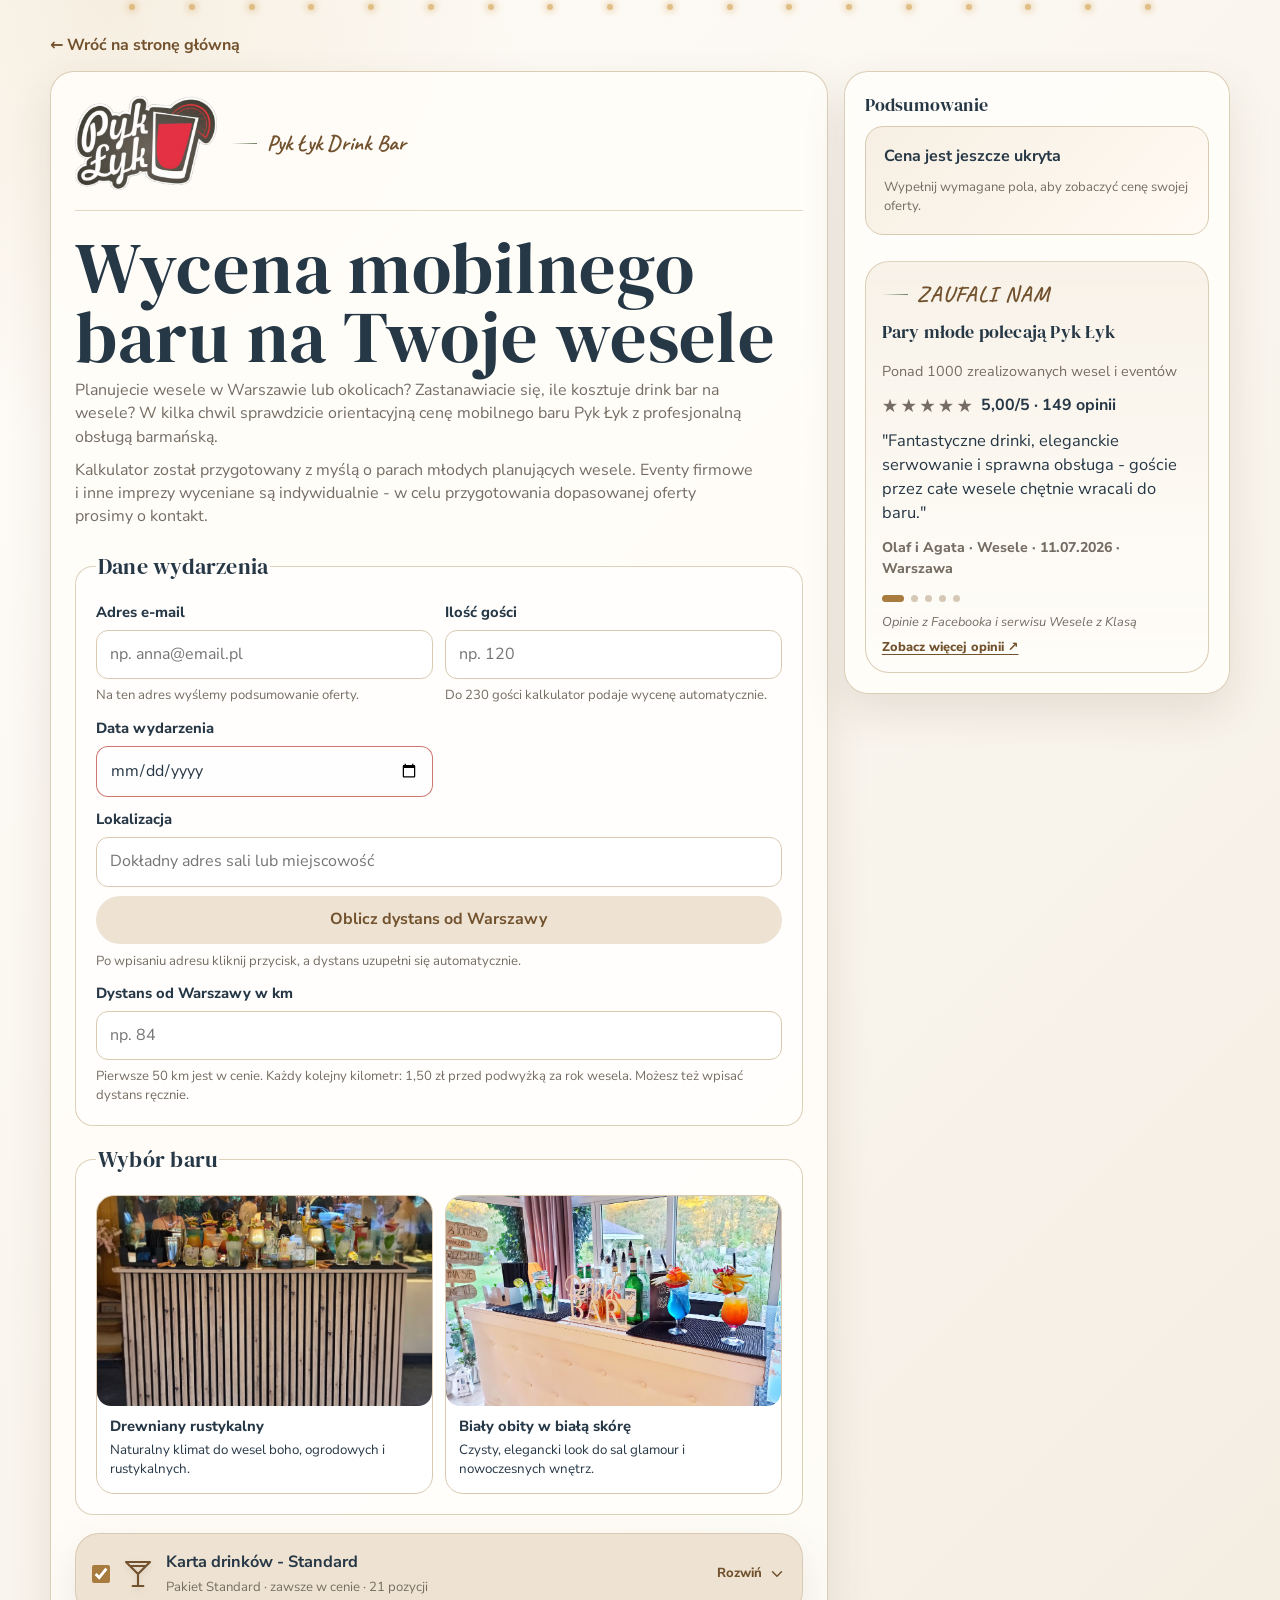
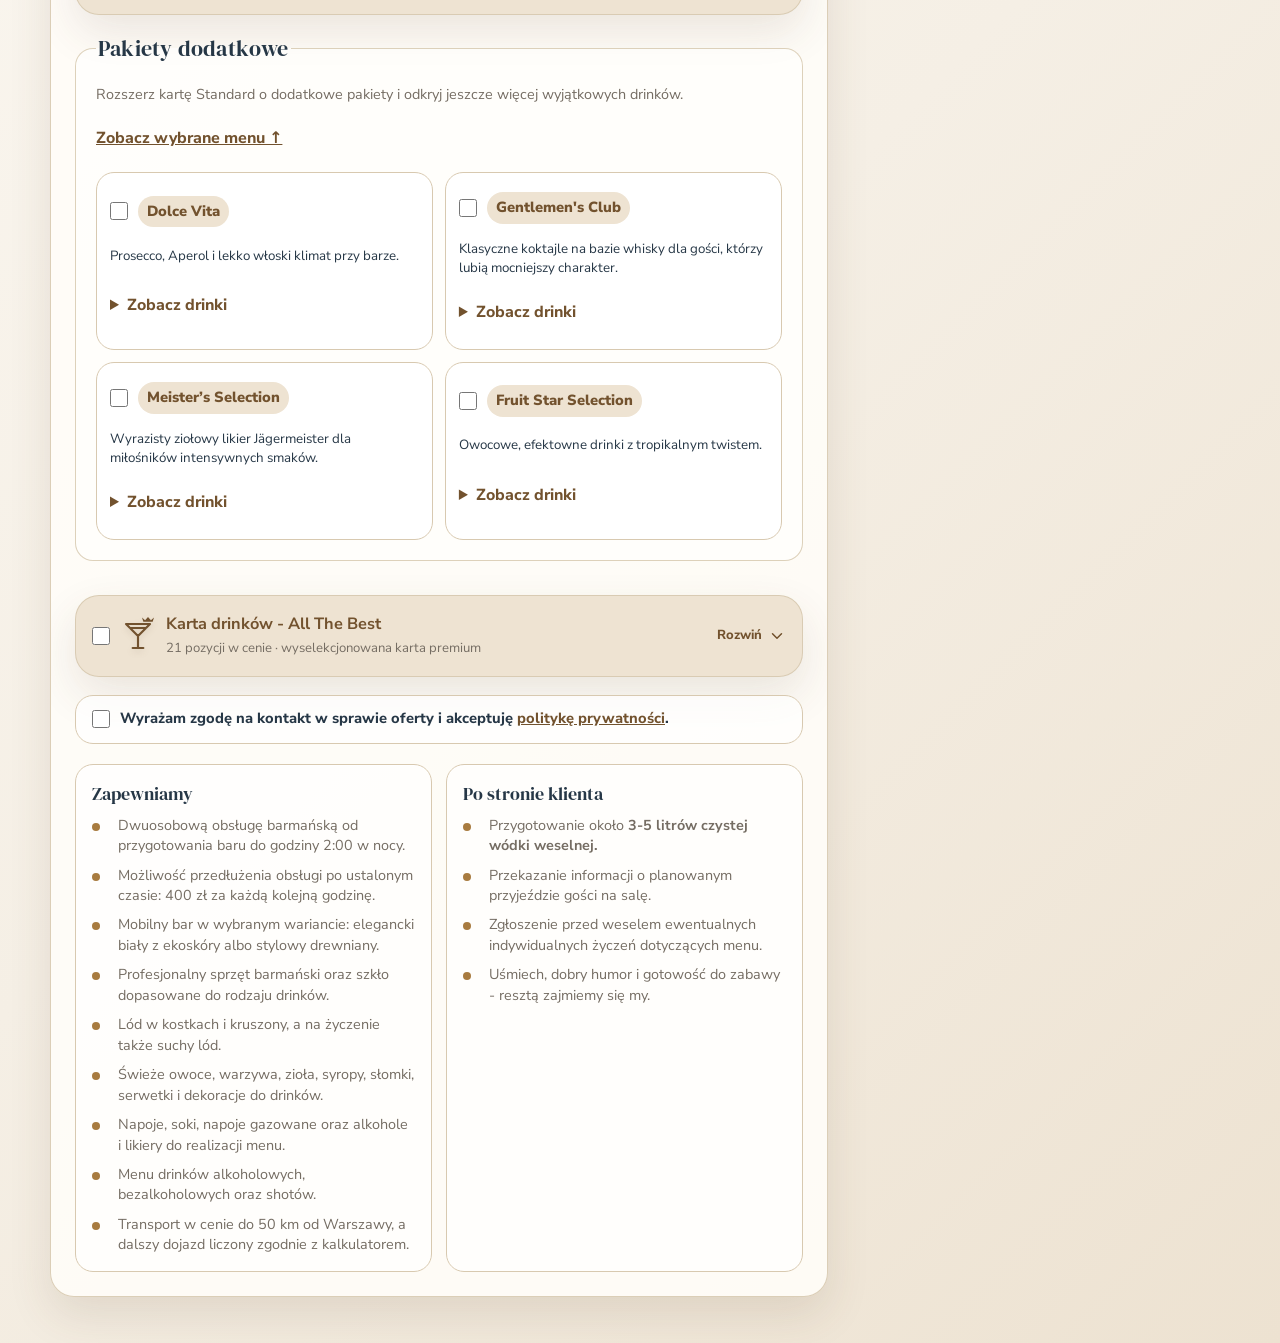
==== kalkulator/index.html @ 0a6a96b3 "Potwierdzaj zapis zgłoszeń z kalkulatora" ====
<!doctype html>
<html lang="pl">
<head>
  <meta charset="utf-8">
  <meta name="viewport" content="width=device-width, initial-scale=1">
  <title>Kalkulator ceny drink baru na wesele - wycena | Pyk Łyk</title>
  <meta name="description" content="Sprawdź orientacyjny koszt mobilnego drink baru na swoje wesele. Wybierz szczegóły wydarzenia i poznaj cenę online.">
  <link rel="canonical" href="https://pyklyk.pl/kalkulator/">
  <link rel="preconnect" href="https://fonts.googleapis.com">
  <link rel="preconnect" href="https://fonts.gstatic.com" crossorigin>
  <link href="https://fonts.googleapis.com/css2?family=DM+Serif+Display:ital@0;1&family=Caveat:wght@600;700&family=Nunito+Sans:ital,wght@0,400;0,600;0,700;1,400&display=swap" rel="stylesheet">
  <link rel="icon" href="/favicon.ico" sizes="any">
  <link rel="icon" type="image/png" sizes="512x512" href="../assets/logo/favicon.png">
  <style>
    :root {
      --pyk-bg: #f4f0e8;
      --pyk-surface: #fffdf9;
      --pyk-ink: #161616;
      --pyk-muted: #6e665d;
      --pyk-line: #ded4c5;
      --pyk-gold: #b88a4a;
      --pyk-gold-dark: #75542d;
      --pyk-teal: #2f7b73;
      --pyk-coral: #be4b3f;
      --pyk-soft: #f0e7da;
      --pyk-shadow: 0 22px 60px rgba(40, 29, 18, .1);
      --pyk-radius: 8px;
      --pyk-font: Inter, ui-sans-serif, system-ui, -apple-system, BlinkMacSystemFont, "Segoe UI", sans-serif;
    }

    * { box-sizing: border-box; }

    [hidden] {
      display: none !important;
    }

    body {
      margin: 0;
      background:
        radial-gradient(circle at top left, rgba(184, 138, 74, .18), transparent 34rem),
        linear-gradient(135deg, #fffdf9 0%, var(--pyk-bg) 58%, #eee5d6 100%);
      color: var(--pyk-ink);
      font-family: var(--pyk-font);
      line-height: 1.45;
    }

    .pyk-calculator {
      width: min(1180px, calc(100% - 28px));
      margin: 0 auto;
      padding: 24px 0 46px;
    }

    .pyk-back-home {
      display: inline-flex;
      align-items: center;
      margin: 0 0 14px;
      color: var(--pyk-gold-dark);
      font-weight: 850;
      text-decoration: none;
    }

    .pyk-back-home:hover {
      color: var(--pyk-ink);
    }

    .pyk-shell {
      display: grid;
      gap: 16px;
    }

    .pyk-panel,
    .pyk-summary,
    .pyk-menu,
    .pyk-proof {
      background: var(--pyk-surface);
      border: 1px solid var(--pyk-line);
      border-radius: var(--pyk-radius);
      box-shadow: var(--pyk-shadow);
      overflow: hidden;
    }

    .pyk-panel {
      padding: 18px;
      background:
        linear-gradient(180deg, rgba(255, 255, 255, .94), rgba(255, 253, 249, .98)),
        var(--pyk-surface);
    }

    .pyk-brand-top {
      display: flex;
      align-items: center;
      gap: 14px;
      margin-bottom: 18px;
      padding-bottom: 14px;
      border-bottom: 1px solid var(--pyk-line);
    }

    .pyk-logo {
      display: block;
      width: 128px;
      max-width: 42vw;
      height: auto;
    }

    .pyk-logo-link {
      display: inline-flex;
      align-items: center;
      flex-shrink: 0;
    }

    .pyk-brand-top .pyk-eyebrow {
      margin: 0;
    }

    .pyk-brand-top .pyk-eyebrow::before {
      flex-shrink: 0;
    }

    .pyk-heading {
      margin: 0 0 8px;
      font-size: clamp(1.85rem, 7vw, 4.1rem);
      line-height: .98;
      letter-spacing: 0;
    }

    .pyk-lead {
      margin: 0;
      color: var(--pyk-muted);
      font-size: 1rem;
    }

    .pyk-eyebrow {
      display: inline-flex;
      gap: 8px;
      align-items: center;
      margin: 0 0 10px;
      color: var(--pyk-gold-dark);
      font-weight: 800;
      font-size: .78rem;
      letter-spacing: .08em;
      text-transform: uppercase;
    }

    .pyk-form {
      display: grid;
      gap: 18px;
      margin-top: 22px;
    }

    .pyk-fieldset {
      min-width: 0;
      margin: 0;
      padding: 16px;
      border: 1px solid rgba(222, 212, 197, .78);
      border-radius: var(--pyk-radius);
      background: rgba(255, 255, 255, .58);
      display: grid;
      gap: 12px;
    }

    .pyk-legend {
      font-size: 1.02rem;
      font-weight: 850;
    }

    .pyk-grid {
      display: grid;
      gap: 12px;
    }

    .pyk-field {
      display: grid;
      gap: 7px;
    }

    .pyk-field label,
    .pyk-choice-title,
    .pyk-consent span {
      font-size: .92rem;
      font-weight: 760;
    }

    .pyk-field small,
    .pyk-muted {
      color: var(--pyk-muted);
      font-size: .82rem;
    }

    .pyk-location-tools {
      display: grid;
      gap: 8px;
    }

    .pyk-distance-button {
      width: 100%;
      min-height: 46px;
      margin-top: 2px;
    }

    .pyk-distance-status {
      min-height: 18px;
      color: var(--pyk-muted);
      font-size: .82rem;
    }

    .pyk-distance-status.is-success {
      color: var(--pyk-teal);
      font-weight: 760;
    }

    .pyk-distance-status.is-error {
      color: var(--pyk-coral);
      font-weight: 760;
    }

    .pyk-input {
      width: 100%;
      min-height: 48px;
      border: 1px solid var(--pyk-line);
      border-radius: var(--pyk-radius);
      background: rgba(255, 255, 255, .92);
      color: var(--pyk-ink);
      font: inherit;
      padding: 12px 13px;
      outline: none;
      transition: border-color .18s ease, box-shadow .18s ease, background .18s ease;
    }

    .pyk-input:focus {
      border-color: var(--pyk-gold);
      background: #fff;
      box-shadow: 0 0 0 4px rgba(184, 138, 74, .16);
    }

    .pyk-input:invalid:not(:placeholder-shown) { border-color: rgba(190, 75, 63, .75); }

    .pyk-choice-grid,
    .pyk-package-grid {
      display: grid;
      gap: 12px;
    }

    .pyk-bar-card,
    .pyk-package-card {
      position: relative;
      display: grid;
      gap: 10px;
      min-width: 0;
      border: 1px solid var(--pyk-line);
      border-radius: var(--pyk-radius);
      background: rgba(255, 255, 255, .92);
      cursor: pointer;
      overflow: hidden;
      transition: transform .18s ease, border-color .18s ease, box-shadow .18s ease;
    }

    .pyk-bar-card:hover,
    .pyk-package-card:hover {
      transform: translateY(-1px);
      border-color: rgba(184, 138, 74, .7);
      box-shadow: 0 16px 30px rgba(40, 29, 18, .09);
    }

    .pyk-bar-card input,
    .pyk-package-card input {
      position: absolute;
      opacity: 0;
      pointer-events: none;
    }

    .pyk-bar-card:has(input:checked),
    .pyk-package-card:has(input:checked) {
      border-color: var(--pyk-gold);
      box-shadow: 0 0 0 3px rgba(184, 138, 74, .2), 0 16px 34px rgba(40, 29, 18, .11);
    }

    .pyk-bar-image {
      width: 100%;
      aspect-ratio: 16 / 10;
      object-fit: cover;
      background: linear-gradient(135deg, #f2eadf, #d8c7ad);
    }

    .pyk-bar-copy,
    .pyk-package-copy {
      padding: 0 13px 13px;
      display: grid;
      gap: 4px;
    }

    .pyk-package-card { padding: 13px; }

    .pyk-package-copy { padding: 0; }
    .pyk-package-hint { margin: 0; color: var(--pyk-muted); font-size: .9rem; }
    .pyk-selected-menu-link { color: var(--pyk-gold-dark); font-weight: 760; width: fit-content; padding: 10px 0; }
    .pyk-package-card { cursor: default; }
    .pyk-package-select { display: flex; align-items: center; gap: 10px; cursor: pointer; min-height: 44px; }
    .pyk-package-select input { position: static; opacity: 1; pointer-events: auto; width: 18px; height: 18px; margin: 0; accent-color: var(--pyk-gold); flex-shrink: 0; }
    .pyk-package-select .pyk-pill { font-size: .92rem; overflow-wrap: anywhere; }
    .pyk-package-details summary { cursor: pointer; color: var(--pyk-gold-dark); padding: 12px 0; font-weight: 760; }
    .pyk-package-details .pyk-drink-list { margin-top: 6px; }
    #selectedDrinkMenu { scroll-margin-top: 20px; }

    .pyk-pill {
      width: fit-content;
      border-radius: 999px;
      background: var(--pyk-soft);
      color: var(--pyk-gold-dark);
      padding: 5px 9px;
      font-size: .76rem;
      font-weight: 850;
    }

    .pyk-consent {
      display: grid;
      grid-template-columns: 22px 1fr;
      gap: 10px;
      align-items: start;
      border: 1px solid var(--pyk-line);
      border-radius: var(--pyk-radius);
      padding: 12px;
      background: rgba(255, 255, 255, .72);
    }

    .pyk-consent input {
      width: 18px;
      height: 18px;
      margin-top: 2px;
      accent-color: var(--pyk-gold);
    }

    .pyk-alert {
      display: none;
      border-radius: var(--pyk-radius);
      padding: 12px;
      font-size: .92rem;
      border: 1px solid rgba(190, 75, 63, .26);
      background: #fff1ef;
      color: #7e2119;
    }

    .pyk-alert.is-visible { display: block; }

    .pyk-summary {
      padding: 20px;
      position: static;
      align-self: stretch;
      background: #fff;
      border-color: rgba(222, 212, 197, .95);
      box-shadow: 0 24px 60px rgba(40, 29, 18, .13);
    }

    .pyk-summary.is-ready {
      animation: pykRise .38s ease both;
    }

    @keyframes pykRise {
      from { opacity: .35; transform: translateY(8px); }
      to { opacity: 1; transform: translateY(0); }
    }

    .pyk-lock {
      display: grid;
      gap: 10px;
      padding: 18px;
      border-radius: var(--pyk-radius);
      background: linear-gradient(135deg, #f7efe3, #fffaf3);
      border: 1px solid var(--pyk-line);
    }

    .pyk-lock-contact {
      width: 100%;
      margin-top: 4px;
    }

    .pyk-missing-fields {
      display: grid;
      gap: 8px;
      margin: 2px 0 4px;
      padding: 12px;
      border-radius: calc(var(--pyk-radius) - 4px);
      background: rgba(255, 255, 255, .62);
      border: 1px solid rgba(184, 136, 75, .22);
      color: var(--pyk-muted);
      font-size: .9rem;
    }

    .pyk-missing-fields strong {
      color: var(--pyk-ink);
      font-size: .92rem;
    }

    .pyk-missing-fields ul {
      margin: 0;
      padding-left: 18px;
    }

    .pyk-price {
      display: grid;
      gap: 8px;
      margin: 18px 0;
      padding: 18px 0 12px;
      border-top: 1px solid var(--pyk-line);
      border-bottom: 1px solid var(--pyk-line);
    }

    .pyk-price strong {
      font-size: clamp(2.8rem, 13vw, 5.35rem);
      line-height: .9;
      letter-spacing: 0;
    }

    .pyk-breakdown {
      display: grid;
      gap: 8px;
      margin: 16px 0 0;
    }

    .pyk-breakdown-row {
      display: flex;
      justify-content: space-between;
      gap: 12px;
      padding-bottom: 8px;
      border-bottom: 1px solid var(--pyk-line);
      color: var(--pyk-muted);
      font-size: .9rem;
    }

    .pyk-breakdown-row strong { color: var(--pyk-ink); white-space: nowrap; }

    .pyk-breakdown-row--term {
      margin: 0 -8px;
      padding: 8px;
      border-radius: 10px;
      background: rgba(216, 185, 131, .16);
      border-bottom-color: rgba(184, 136, 75, .28);
      color: var(--pyk-gold-dark);
    }

    .pyk-breakdown-row--term strong { color: var(--pyk-gold-dark); }

    .pyk-actions {
      display: grid;
      gap: 10px;
      margin-top: 16px;
    }

    .pyk-button {
      display: inline-flex;
      align-items: center;
      justify-content: center;
      min-height: 48px;
      border: 0;
      border-radius: var(--pyk-radius);
      padding: 12px 14px;
      font: inherit;
      font-weight: 850;
      cursor: pointer;
      text-align: center;
      text-decoration: none;
      transition: transform .16s ease, box-shadow .16s ease, background .16s ease;
    }

    .pyk-button:hover { transform: translateY(-1px); }
    .pyk-button:disabled { cursor: not-allowed; opacity: .55; transform: none; }

    .pyk-button-primary {
      background: var(--pyk-ink);
      color: #fff;
      box-shadow: 0 14px 28px rgba(22, 22, 22, .2);
    }

    .pyk-button-secondary {
      background: #fff;
      color: var(--pyk-ink);
      border: 1px solid var(--pyk-line);
    }

    .pyk-button-call {
      flex-direction: column;
      gap: 3px;
      min-height: 56px;
      padding: 10px 12px;
      background: #fff;
      color: var(--pyk-ink);
      border: 1px solid rgba(184, 136, 75, .34);
      box-shadow: inset 0 0 0 1px rgba(184, 136, 75, .08);
      line-height: 1.1;
    }

    .pyk-call-label {
      color: var(--pyk-muted);
      font-size: .78rem;
      font-weight: 850;
    }

    .pyk-call-number {
      color: var(--pyk-ink);
      font-size: clamp(1rem, 3.2vw, 1.12rem);
      font-weight: 900;
      white-space: nowrap;
    }

    .pyk-lock-phone {
      width: 100%;
      margin-top: -2px;
    }

    .pyk-button-quiet {
      background: var(--pyk-soft);
      color: var(--pyk-gold-dark);
    }

    .pyk-summary-actions .pyk-button-primary {
      grid-column: 1 / -1;
    }

    .pyk-summary-actions .pyk-individual-button {
      grid-column: 1 / -1;
      width: 100%;
    }

    .pyk-summary-contact-actions {
      display: grid;
      grid-column: 1 / -1;
      grid-template-columns: repeat(2, minmax(0, 1fr));
      gap: 10px;
    }

    .pyk-summary-contact-actions > * {
      min-width: 0;
      width: 100%;
    }

    .pyk-success-message {
      display: grid;
      gap: 4px;
      margin-top: 12px;
      padding: 14px;
      border: 1px solid rgba(48, 122, 116, .24);
      border-radius: var(--pyk-radius);
      background: #eef8f6;
      color: var(--pyk-teal);
      opacity: 0;
      transform: translateY(6px);
      transition: opacity .24s ease, transform .24s ease;
    }

    .pyk-success-message.is-visible {
      opacity: 1;
      transform: translateY(0);
    }

    .pyk-success-message strong {
      color: var(--pyk-ink);
      font-size: 1rem;
    }

    .pyk-success-message span {
      color: var(--pyk-muted);
      line-height: 1.45;
    }

    .pyk-proof {
      display: grid;
      gap: 12px;
      padding: 16px;
      margin-top: 16px;
      box-shadow: none;
      background: #fbf7f0;
      overflow: hidden;
    }

    .pyk-proof-kicker {
      color: var(--pyk-gold-dark);
      font-size: .76rem;
      font-weight: 850;
      letter-spacing: .08em;
      text-transform: uppercase;
    }

    .pyk-proof-title {
      margin: 0;
      font-size: 1.45rem;
      line-height: 1.1;
    }

    .pyk-proof-stat {
      color: var(--pyk-muted);
      font-size: .9rem;
    }

    .pyk-proof-stats {
      display: grid;
      gap: 4px;
    }

    .pyk-proof-rating {
      display: flex;
      align-items: center;
      flex-wrap: wrap;
      gap: 8px;
      color: var(--pyk-ink);
      font-size: .9rem;
    }

    .pyk-proof-stars {
      color: var(--pyk-gold-dark);
      font-size: 1.15rem;
      letter-spacing: .12em;
      line-height: 1;
    }

    .pyk-proof-rating strong {
      font-size: 1rem;
    }

    .pyk-proof-rating-line {
      display: inline-flex;
      align-items: center;
      gap: 6px;
      font-size: 1rem;
    }

    .pyk-proof-rating span:last-child {
      color: var(--pyk-muted);
    }

    .pyk-testimonial {
      display: grid;
      gap: 9px;
      min-height: 154px;
      opacity: 1;
      transform: translateY(0);
      transition: opacity .45s ease, transform .45s ease;
    }

    .pyk-testimonial.is-changing {
      opacity: 0;
      transform: translateY(8px);
    }

    .pyk-testimonial blockquote {
      margin: 0;
      color: var(--pyk-ink);
      font-size: 1.03rem;
      line-height: 1.45;
    }

    .pyk-testimonial cite {
      color: var(--pyk-muted);
      font-size: .88rem;
      font-style: normal;
      font-weight: 760;
    }

    .pyk-proof-source {
      display: grid;
      gap: 7px;
      color: var(--pyk-muted);
      font-size: .8rem;
      line-height: 1.35;
    }

    .pyk-proof-source a {
      color: var(--pyk-gold-dark);
      font-weight: 800;
      text-decoration: underline;
      text-underline-offset: 3px;
    }

    .pyk-proof-source a:hover {
      color: var(--pyk-ink);
    }

    .pyk-proof-dots {
      display: flex;
      gap: 7px;
      align-items: center;
    }

    .pyk-proof-dot {
      width: 7px;
      height: 7px;
      border: 0;
      border-radius: 999px;
      background: #d6c8b6;
      padding: 0;
      cursor: pointer;
      transition: width .24s ease, background .24s ease;
    }

    .pyk-proof-dot.is-active {
      width: 22px;
      background: var(--pyk-gold);
    }

    .pyk-package-card:has(input[value="allbest"]) { border-color: rgba(184, 138, 74, .72); box-shadow: 0 0 0 2px rgba(184, 138, 74, .12); }
    .pyk-all-best-section { margin-top: 16px; }
    .pyk-all-best-menu { background: var(--pyk-soft); border-color: rgba(184, 138, 74, .48); }
    .pyk-premium-menu-icon { color: var(--pyk-gold-dark); }
    .pyk-all-best-menu .pyk-menu-summary-copy strong { color: var(--pyk-gold-dark); }
    .pyk-all-best-select { display: flex; align-items: center; gap: 10px; margin: 0 0 12px; padding: 12px 14px; border: 1px solid var(--pyk-line); border-radius: var(--pyk-radius); background: rgba(255, 255, 255, .72); cursor: pointer; }
    .pyk-all-best-select input { width: 18px; height: 18px; accent-color: var(--pyk-gold); }
    .pyk-all-best-select span { display: grid; gap: 2px; }
    .pyk-all-best-select small { color: var(--pyk-muted); font-size: .82rem; }
    .pyk-standard-summary-toggle, .pyk-premium-summary-toggle { display: inline-flex; align-items: center; gap: 7px; flex-shrink: 0; color: var(--pyk-gold-dark); font-size: .82rem; font-weight: 800; cursor: pointer; }
    .pyk-standard-summary-toggle input, .pyk-premium-summary-toggle input { width: 18px; height: 18px; margin: 0; accent-color: var(--pyk-gold); }
    .pyk-visually-hidden { position: absolute; width: 1px; height: 1px; padding: 0; margin: -1px; overflow: hidden; clip: rect(0, 0, 0, 0); white-space: nowrap; border: 0; }

    .pyk-offer-bands {
      display: grid;
      gap: 14px;
      margin-top: 20px;
    }

    .pyk-band {
      border: 1px solid var(--pyk-line);
      border-radius: var(--pyk-radius);
      padding: 16px;
      background: rgba(255, 255, 255, .68);
      box-shadow: inset 0 1px 0 rgba(255, 255, 255, .7);
    }

    .pyk-band h3,
    .pyk-menu h2,
    .pyk-summary h2 {
      margin: 0 0 8px;
      font-size: 1.12rem;
      letter-spacing: 0;
    }

    .pyk-band ul,
    .pyk-drink-list {
      margin: 0;
      padding: 0;
      list-style: none;
      display: grid;
      gap: 9px;
    }

    .pyk-band li {
      display: grid;
      grid-template-columns: 18px 1fr;
      gap: 8px;
      color: var(--pyk-muted);
      font-size: .9rem;
      line-height: 1.42;
    }

    .pyk-band li::before {
      content: "";
      width: 8px;
      height: 8px;
      margin-top: 8px;
      border-radius: 999px;
      background: var(--pyk-gold);
    }

    .pyk-menu {
      margin: 0;
      padding: 0;
      box-shadow: none;
      background: var(--pyk-soft);
      min-width: 0;
    }

    .pyk-menu-summary {
      display: flex;
      align-items: center;
      gap: 12px;
      min-height: 80px;
      padding: 16px;
      list-style: none;
      cursor: pointer;
    }

    .pyk-menu-summary::-webkit-details-marker { display: none; }
    .pyk-menu-summary:focus-visible { outline: 3px solid var(--pyk-gold); outline-offset: -3px; }
    .pyk-menu-icon { width: 32px; height: 32px; flex-shrink: 0; color: var(--pyk-gold-dark); }
    .pyk-menu-summary-copy { display: grid; gap: 3px; min-width: 0; flex: 1; }
    .pyk-menu-summary-copy strong { font-size: 1.02rem; }
    .pyk-menu-summary-copy > span { font-size: .82rem; color: var(--pyk-muted); }
    .pyk-menu-action { display: flex; align-items: center; gap: 6px; flex-shrink: 0; color: var(--pyk-gold-dark); font-size: .82rem; font-weight: 760; }
    .pyk-menu-chevron { width: 18px; height: 18px; }
    .pyk-menu-collapse { display: none; }
    .pyk-menu[open] .pyk-menu-expand { display: none; }
    .pyk-menu[open] .pyk-menu-collapse { display: inline; }
    .pyk-menu[open] .pyk-menu-chevron { transform: rotate(180deg); }
    .pyk-menu-content { padding: 0 16px 16px; }
    .pyk-menu-package-heading { display: flex; justify-content: space-between; gap: 12px; align-items: center; padding: 14px; }

    @media (max-width: 440px) {
      .pyk-menu-summary { gap: 8px; padding: 13px 10px; }
      .pyk-menu-icon { width: 24px; height: 24px; }
      .pyk-menu-action { gap: 3px; }
    }

    .pyk-menu-grid {
      display: grid;
      gap: 14px;
      margin-top: 12px;
    }

    .pyk-menu-card {
      min-width: 0;
      border: 1px solid var(--pyk-line);
      border-radius: var(--pyk-radius);
      background: rgba(255, 255, 255, .8);
      overflow: hidden;
    }

    .pyk-menu-card--standard {
      grid-column: 1 / -1;
    }

    .pyk-menu-toggle {
      width: 100%;
      min-height: 58px;
      display: grid;
      grid-template-columns: 1fr auto;
      gap: 12px;
      align-items: center;
      border: 0;
      border-radius: 0;
      background: transparent;
      color: var(--pyk-ink);
      padding: 14px;
      font: inherit;
      text-align: left;
      cursor: pointer;
    }

    .pyk-menu-toggle:hover {
      background: #f7f0e7;
    }

    .pyk-menu-toggle-text {
      min-width: 0;
      display: grid;
      gap: 2px;
    }

    .pyk-menu-toggle-text strong {
      font-size: 1rem;
    }

    .pyk-menu-toggle-text span {
      color: var(--pyk-muted);
      font-size: .82rem;
    }

    .pyk-menu-plus {
      width: 34px;
      height: 34px;
      display: grid;
      place-items: center;
      border: 1px solid var(--pyk-line);
      border-radius: 999px;
      background: #fff;
      color: var(--pyk-gold-dark);
      font-size: 1.45rem;
      line-height: 1;
      font-weight: 650;
      transition: transform .18s ease, background .18s ease;
    }

    .pyk-menu-toggle[aria-expanded="true"] .pyk-menu-plus {
      transform: rotate(45deg);
      background: var(--pyk-soft);
    }

    .pyk-menu-panel {
      display: grid;
      gap: 10px;
      padding: 0 14px 14px;
      min-width: 0;
    }

    .pyk-menu-panel[hidden] {
      display: none;
    }

    .pyk-menu-section {
      display: grid;
      gap: 10px;
      padding-top: 12px;
      border-top: 1px solid var(--pyk-line);
    }

    .pyk-menu-title {
      display: flex;
      justify-content: space-between;
      align-items: baseline;
      gap: 12px;
    }

    .pyk-menu-title h3 {
      margin: 0;
      font-size: 1rem;
    }

    .pyk-menu-title span {
      color: var(--pyk-muted);
      font-size: .82rem;
      white-space: nowrap;
    }

    .pyk-drink-item {
      border: 1px solid var(--pyk-line);
      border-radius: var(--pyk-radius);
      padding: 10px 12px;
      background: #fff;
      min-width: 0;
    }

    .pyk-drink-item strong { display: block; }
    .pyk-drink-item span {
      display: block;
      color: var(--pyk-muted);
      font-size: .86rem;
      overflow-wrap: anywhere;
    }

    .pyk-modal {
      position: fixed;
      inset: 0;
      display: none;
      place-items: center;
      padding: 18px;
      background: rgba(22, 22, 22, .48);
      z-index: 99;
      overflow-y: auto;
      overscroll-behavior: contain;
    }

    .pyk-modal.is-open { display: grid; }

    body.pyk-modal-open { overflow: hidden; }

    .pyk-modal-box {
      width: min(520px, 100%);
      max-height: calc(100vh - 36px);
      max-height: calc(100dvh - 36px);
      overflow-y: auto;
      border-radius: var(--pyk-radius);
      background: var(--pyk-surface);
      padding: 18px;
      border: 1px solid var(--pyk-line);
      box-shadow: var(--pyk-shadow);
    }

    .pyk-modal-box textarea {
      min-height: 120px;
      resize: vertical;
    }

    .pyk-sr-only {
      position: absolute;
      width: 1px;
      height: 1px;
      padding: 0;
      margin: -1px;
      overflow: hidden;
      clip: rect(0, 0, 0, 0);
      white-space: nowrap;
      border: 0;
    }

    a { color: var(--pyk-gold-dark); }

    @media (min-width: 720px) {
      .pyk-calculator { padding-top: 30px; }
      .pyk-panel { padding: 24px; }
      .pyk-grid { grid-template-columns: repeat(2, minmax(0, 1fr)); }
      .pyk-choice-grid { grid-template-columns: repeat(2, minmax(0, 1fr)); }
      .pyk-package-grid { grid-template-columns: repeat(2, minmax(0, 1fr)); }
      .pyk-actions { grid-template-columns: 1fr 1fr; }
      .pyk-actions > .pyk-button-quiet { grid-column: 1 / -1; }
      .pyk-summary-actions .pyk-button-primary { grid-column: 1 / -1; }
      .pyk-offer-bands { grid-template-columns: repeat(2, minmax(0, 1fr)); }
      .pyk-drink-list { grid-template-columns: repeat(2, minmax(0, 1fr)); }
    }

    @media (min-width: 980px) {
      .pyk-shell { grid-template-columns: minmax(0, 1.45fr) minmax(320px, .72fr); align-items: start; }
      .pyk-summary { position: sticky; top: 14px; align-self: start; }
      .pyk-menu { grid-column: 1 / 2; }
      .pyk-proof { margin-top: 0; }
    }

    @media print {
      body { background: #fff; }
      .pyk-calculator { width: 100%; padding: 0; }
      .pyk-summary, .pyk-panel, .pyk-menu, .pyk-proof { box-shadow: none; }
      .pyk-actions, .pyk-modal { display: none !important; }
    }
  </style>
  <style id="homepage-visual-style">
    :root{
      --pyk-font:"Nunito Sans",system-ui,-apple-system,"Segoe UI",sans-serif;
      --pyk-font-display:"DM Serif Display",Georgia,"Times New Roman",serif;
      --pyk-bg:#f5efe5;--pyk-surface:#fffdf9;--pyk-ink:#263746;--pyk-muted:#756d63;
      --pyk-line:#d8c9b0;--pyk-gold:#a87b3f;--pyk-gold-dark:#72522e;--pyk-soft:#eee3d2;
      --pyk-shadow:0 18px 44px rgba(91,67,42,.12);--pyk-radius:18px;
    }
    body{background:radial-gradient(circle at 8% 0,rgba(202,164,103,.16),transparent 28rem),linear-gradient(135deg,#fffdf9 0%,var(--pyk-bg) 62%,#ede2d1 100%);font-family:var(--pyk-font);color:var(--pyk-ink)}
    h1,h2,h3,h4,.pyk-heading,.pyk-legend,.pyk-summary h2{font-family:var(--pyk-font-display);font-weight:400;letter-spacing:.01em}
    .pyk-calculator{padding-top:34px}
    .pyk-back-home{font-weight:700;color:var(--pyk-gold-dark);transition:transform .25s ease,color .25s ease}
    .pyk-back-home:hover{transform:translateX(-4px);color:var(--pyk-gold)}
    .pyk-panel,.pyk-summary,.pyk-menu,.pyk-proof{border-radius:24px;border-color:rgba(216,201,176,.9);box-shadow:var(--pyk-shadow)}
    .pyk-panel{padding:24px;background:rgba(255,253,249,.9)}
    .pyk-brand-top{padding-bottom:20px;margin-bottom:22px;border-bottom-color:rgba(216,201,176,.72)}
    .pyk-logo{width:142px}
    .pyk-heading{font-size:clamp(2.3rem,6vw,4.5rem);line-height:.96}
    .pyk-eyebrow{font-family:"Caveat",cursive;text-transform:none;letter-spacing:.01em;font-size:1.35rem;color:var(--pyk-gold-dark)}
    .pyk-fieldset{border-radius:18px;border-color:rgba(216,201,176,.85);background:rgba(255,255,255,.56);padding:20px}
    .pyk-legend{font-size:1.35rem;color:var(--pyk-ink)}
    .pyk-input{border-radius:12px;border-color:#d8c9b0;transition:border-color .22s,box-shadow .22s,transform .22s,background .22s}
    .pyk-input:focus{border-color:var(--pyk-gold);box-shadow:0 0 0 4px rgba(168,123,63,.14);transform:translateY(-1px)}
    .pyk-bar-card,.pyk-package-card{border-radius:18px;border-color:#d8c9b0;transition:transform .3s cubic-bezier(.2,.7,.2,1),border-color .25s,box-shadow .3s}
    .pyk-bar-card:hover,.pyk-package-card:hover{transform:translateY(-5px);box-shadow:0 18px 34px rgba(91,67,42,.13)}
    .pyk-bar-card:has(input:checked),.pyk-package-card:has(input:checked){border-color:var(--pyk-gold);box-shadow:0 0 0 3px rgba(168,123,63,.18),0 18px 38px rgba(91,67,42,.13)}
    .pyk-button{border-radius:999px;font-family:var(--pyk-font);font-weight:700;transition:transform .25s,box-shadow .25s,background .25s,border-color .25s}
    .pyk-button:hover{transform:translateY(-3px);box-shadow:0 10px 22px rgba(91,67,42,.14)}
    .pyk-button-primary{background:var(--pyk-gold-dark);border-color:var(--pyk-gold-dark)}
    .pyk-button-primary:hover{background:#5e4325}
    .pyk-button-secondary,.pyk-button-quiet{border-color:var(--pyk-gold);color:var(--pyk-gold-dark)}
    .pyk-summary{background:rgba(255,253,249,.94)}
    .pyk-menu-summary{border-radius:18px;transition:background .25s,transform .25s,box-shadow .25s}
    .pyk-menu-summary:hover{transform:translateY(-2px);box-shadow:0 12px 24px rgba(91,67,42,.1)}
    .pyk-menu-icon{color:var(--pyk-gold-dark);filter:drop-shadow(0 3px 3px rgba(91,67,42,.12));transition:transform .35s ease}
    details[open] .pyk-menu-icon{transform:rotate(-4deg) scale(1.05)}
    .pyk-package-details[open] .pyk-drink-list,.pyk-all-best-menu[open] .pyk-menu-items{animation:homepageReveal .45s ease both}
    @keyframes homepageReveal{from{opacity:0;transform:translateY(8px)}to{opacity:1;transform:translateY(0)}}
    .pyk-summary.is-ready{animation:homepageReveal .5s ease both}
    @media(prefers-reduced-motion:reduce){*,*:before,*:after{animation-duration:.01ms!important;transition-duration:.01ms!important}}
  </style>
  <style id="location-autocomplete-style">
    .pyk-location-field{position:relative}
    .pyk-location-suggestions{position:absolute;z-index:20;left:0;right:0;top:100%;margin:4px 0 0;padding:4px;list-style:none;background:var(--pyk-surface);border:1px solid var(--pyk-line);border-radius:14px;box-shadow:0 16px 32px rgba(91,67,42,.16);display:none}
    .pyk-location-suggestions.is-visible{display:grid;gap:2px}
    .pyk-location-suggestion{display:block;width:100%;padding:10px 12px;border:0;border-radius:10px;background:transparent;color:var(--pyk-ink);font:inherit;text-align:left;cursor:pointer}
    .pyk-location-suggestion:hover,.pyk-location-suggestion:focus{background:var(--pyk-soft);outline:none}
    .pyk-location-help{display:block;margin-top:6px;color:var(--pyk-muted);font-size:.8rem}
  </style>
  <style id="homepage-visual-polish">
    .pyk-eyebrow{position:relative;gap:.6rem;font-family:"Caveat",cursive;text-transform:none;letter-spacing:.01em}
    .pyk-eyebrow:before{content:"";display:block;width:26px;height:1px;background:linear-gradient(90deg,transparent,#6e7f5e)}
    .pyk-eyebrow:after{display:none}
    @media (max-width: 480px) {
      .pyk-brand-top { gap: 8px; }
      .pyk-brand-top .pyk-logo { width: min(142px, 24vw); }
      .pyk-brand-top .pyk-eyebrow {
        gap: 6px;
        font-size: clamp(.875rem, 4.5vw, 1.35rem);
        white-space: nowrap;
      }
      .pyk-brand-top .pyk-eyebrow::before { width: 16px; }
    }
    .pyk-lead{max-width:68ch}
    .pyk-lead + .pyk-lead{margin-top:.65rem}
    .pyk-proof{margin-top:26px;border-top:1px solid rgba(216,201,176,.8);background:linear-gradient(180deg,rgba(238,227,210,.42),rgba(255,253,249,.88));box-shadow:none}
    .pyk-proof-kicker{font-family:"Caveat",cursive;font-size:1.35rem;color:var(--pyk-gold-dark)}
    .pyk-proof-kicker{display:inline-flex;align-items:center;gap:.6rem}
    .pyk-proof-kicker:before{content:"";display:block;width:26px;height:1px;background:linear-gradient(90deg,transparent,#6e7f5e)}
    .pyk-proof-title{font-family:var(--pyk-font-display);font-weight:400;color:var(--pyk-ink)}
    .pyk-price{padding:20px 0 22px;border-bottom:1px solid rgba(216,201,176,.75);margin-bottom:20px}
    .pyk-breakdown{padding:4px 0 14px}
    .pyk-summary-contact-actions{gap:12px}
    .pyk-bar-image{border-radius:14px;transition:transform .55s cubic-bezier(.2,.7,.2,1),filter .35s}
    .pyk-bar-card:hover .pyk-bar-image{transform:scale(1.035);filter:saturate(1.04)}
  </style>
  <style id="lights-and-location-polish">
    .pyk-calculator{position:relative;z-index:1}
    .pyk-location-input-wrap{position:relative}
    .pyk-location-input-wrap .pyk-input{position:relative;z-index:2}
    .pyk-location-suggestions{top:calc(100% + 4px);z-index:30}
    .pyk-lights{position:fixed;z-index:0;left:0;right:0;top:0;height:18px;display:flex;justify-content:space-around;align-items:flex-start;padding:4px 8%;pointer-events:none;opacity:.72}
    .pyk-lights span{width:6px;height:6px;border-radius:50%;background:#d6a85c;box-shadow:0 0 7px 2px rgba(214,168,92,.6);animation:pykTwinkle 2.8s ease-in-out infinite}
    .pyk-lights span:nth-child(3n){animation-delay:.55s}.pyk-lights span:nth-child(4n){animation-delay:1.1s}.pyk-lights span:nth-child(5n){animation-delay:1.7s}
    @keyframes pykTwinkle{0%,100%{opacity:.35;transform:scale(.8)}50%{opacity:1;transform:scale(1.25)}}
    @media(prefers-reduced-motion:reduce){.pyk-lights span{animation:none;opacity:.7;transform:none}}
  </style>
</head>
<body>
<div class="pyk-lights" aria-hidden="true"><span></span><span></span><span></span><span></span><span></span><span></span><span></span><span></span><span></span><span></span><span></span><span></span><span></span><span></span><span></span><span></span><span></span><span></span></div>
  <main class="pyk-calculator" id="pykCalculator">
    <a class="pyk-back-home" href="/">← Wróć na stronę główną</a>
    <div class="pyk-shell">
      <section class="pyk-panel" aria-labelledby="calculatorTitle">
        <div class="pyk-brand-top">
          <a class="pyk-logo-link" href="/" aria-label="Pyk Łyk - strona główna">
            <img class="pyk-logo" src="../assets/logo/logo-dark.png" alt="Pyk Łyk">
          </a>
          <p class="pyk-eyebrow">Pyk Łyk Drink Bar</p>
        </div>
        <h1 class="pyk-heading" id="calculatorTitle">Wycena mobilnego baru na Twoje wesele</h1>
         <p class="pyk-lead">Planujecie wesele w Warszawie lub okolicach? Zastanawiacie się, ile kosztuje drink bar na wesele? W kilka chwil sprawdzicie orientacyjną cenę mobilnego baru Pyk Łyk z profesjonalną obsługą barmańską.</p>
         <p class="pyk-lead">Kalkulator został przygotowany z myślą o parach młodych planujących wesele. Eventy firmowe i inne imprezy wyceniane są indywidualnie - w celu przygotowania dopasowanej oferty prosimy o kontakt.</p>

        <form class="pyk-form" id="quoteForm" novalidate>
          <fieldset class="pyk-fieldset">
            <legend class="pyk-legend">Dane wydarzenia</legend>
            <div class="pyk-grid">
              <div class="pyk-field">
                <label for="clientEmail">Adres e-mail</label>
                <input class="pyk-input" id="clientEmail" name="email" type="email" autocomplete="email" inputmode="email" placeholder="np. anna@email.pl" required>
                <small>Na ten adres wyślemy podsumowanie oferty.</small>
              </div>

              <div class="pyk-field">
                <label for="guestCount">Ilość gości</label>
                <input class="pyk-input" id="guestCount" name="guests" type="number" inputmode="numeric" min="1" max="230" step="1" placeholder="np. 120" required>
                <small>Do 230 gości kalkulator podaje wycenę automatycznie.</small>
              </div>

              <div class="pyk-field">
                <label for="eventDate">Data wydarzenia</label>
                <input class="pyk-input" id="eventDate" name="date" type="date" required>
              </div>

            </div>

            <div class="pyk-field">
              <label for="eventLocation">Lokalizacja</label>
              <input class="pyk-input" id="eventLocation" name="location" type="text" autocomplete="street-address" placeholder="Dokładny adres sali lub miejscowość" required>
              <div class="pyk-location-tools">
                <button class="pyk-button pyk-button-quiet pyk-distance-button" type="button" id="calculateDistanceBtn">Oblicz dystans od Warszawy</button>
                <small class="pyk-distance-status" id="distanceStatus" aria-live="polite">Po wpisaniu adresu kliknij przycisk, a dystans uzupełni się automatycznie.</small>
              </div>
            </div>

            <div class="pyk-field">
              <label for="distanceKm">Dystans od Warszawy w km</label>
              <input class="pyk-input" id="distanceKm" name="distance" type="number" inputmode="decimal" min="0" step="1" placeholder="np. 84" required>
              <small>Pierwsze 50 km jest w cenie. Każdy kolejny kilometr: 1,50 zł przed podwyżką za rok wesela. Możesz też wpisać dystans ręcznie.</small>
            </div>
          </fieldset>

          <fieldset class="pyk-fieldset">
            <legend class="pyk-legend">Wybór baru</legend>
            <div class="pyk-choice-grid" id="barChoices">
              <label class="pyk-bar-card">
                <input type="radio" name="bar" value="Drewniany rustykalny" required>
                <img class="pyk-bar-image" src="../assets/img/bar-drewniany.jpg" alt="Drewniany rustykalny bar">
                <span class="pyk-bar-copy">
                  <span class="pyk-choice-title">Drewniany rustykalny</span>
                  <small>Naturalny klimat do wesel boho, ogrodowych i rustykalnych.</small>
                </span>
              </label>

              <label class="pyk-bar-card">
                <input type="radio" name="bar" value="Biały obity w białą skórę" required>
                <img class="pyk-bar-image" src="../assets/img/bar-bialy.jpg" alt="Biały bar obity białą skórą">
                <span class="pyk-bar-copy">
                  <span class="pyk-choice-title">Biały obity w białą skórę</span>
                  <small>Czysty, elegancki look do sal glamour i nowoczesnych wnętrz.</small>
                </span>
              </label>
            </div>
          </fieldset>

          <details class="pyk-menu" id="selectedDrinkMenu">
            <summary class="pyk-menu-summary">
              <label class="pyk-standard-summary-toggle" title="Wybierz Pakiet Standard">
                <input id="standardCardToggle" type="checkbox" name="packages" value="standard" checked>
                <span class="pyk-visually-hidden">Wybierz kartę drinków Standard</span>
              </label>
              <svg class="pyk-menu-icon" viewBox="0 0 24 24" fill="none" stroke="currentColor" stroke-width="1.6" stroke-linecap="round" stroke-linejoin="round" aria-hidden="true"><path d="M3 3h18l-9 9-9-9Z M12 12v9 M8 21h8 M6 6h12"/></svg>
              <span class="pyk-menu-summary-copy">
                <strong id="drinkMenuTitle">Karta drinków - Standard</strong>
                <span id="drinkMenuCount" aria-live="polite">21 pozycji w cenie · Pakiet Standard</span>
              </span>
              <span class="pyk-menu-action"><span class="pyk-menu-expand">Rozwiń</span><span class="pyk-menu-collapse">Zwiń</span><svg class="pyk-menu-chevron" viewBox="0 0 24 24" fill="none" stroke="currentColor" stroke-width="2" stroke-linecap="round" stroke-linejoin="round" aria-hidden="true"><path d="m6 9 6 6 6-6"/></svg></span>
            </summary>
            <div class="pyk-menu-content">
              <div class="pyk-menu-grid" id="drinkMenu"></div>
            </div>
          </details>

          <fieldset class="pyk-fieldset">
            <legend class="pyk-legend">Pakiety dodatkowe</legend>
            <p class="pyk-package-hint">Rozszerz kartę Standard o dodatkowe pakiety i odkryj jeszcze więcej wyjątkowych drinków.</p>
            <a class="pyk-selected-menu-link" href="#selectedDrinkMenu">Zobacz wybrane menu ↑</a>
            <div class="pyk-package-grid" id="packageChoices"></div>
          </fieldset>

          <section class="pyk-all-best-section" aria-label="Karta All The Best">
            <div id="allBestChoice"></div>
          </section>

          <label class="pyk-consent">
            <input type="checkbox" id="privacyConsent" name="privacy" required>
            <span>Wyrażam zgodę na kontakt w sprawie oferty i akceptuję <a href="/polityka-prywatnosci.html" target="_blank" rel="noopener">politykę prywatności</a>.</span>
          </label>

          <div class="pyk-alert" id="formAlert" role="alert"></div>
        </form>

        <div class="pyk-offer-bands" aria-label="Zakres oferty">
          <section class="pyk-band">
            <h3>Zapewniamy</h3>
            <ul>
              <li>Dwuosobową obsługę barmańską od przygotowania baru do godziny 2:00 w nocy.</li>
              <li>Możliwość przedłużenia obsługi po ustalonym czasie: 400 zł za każdą kolejną godzinę.</li>
              <li>Mobilny bar w wybranym wariancie: elegancki biały z ekoskóry albo stylowy drewniany.</li>
              <li>Profesjonalny sprzęt barmański oraz szkło dopasowane do rodzaju drinków.</li>
              <li>Lód w kostkach i kruszony, a na życzenie także suchy lód.</li>
              <li>Świeże owoce, warzywa, zioła, syropy, słomki, serwetki i dekoracje do drinków.</li>
              <li>Napoje, soki, napoje gazowane oraz alkohole i likiery do realizacji menu.</li>
              <li>Menu drinków alkoholowych, bezalkoholowych oraz shotów.</li>
              <li>Transport w cenie do 50 km od Warszawy, a dalszy dojazd liczony zgodnie z kalkulatorem.</li>
            </ul>
          </section>
          <section class="pyk-band">
            <h3>Po stronie klienta</h3>
            <ul>
              <li><span>Przygotowanie około <strong>3-5 litrów czystej wódki weselnej.</strong></span></li>
              <li><span>Przekazanie informacji o planowanym przyjeździe gości na salę.</span></li>
              <li><span>Zgłoszenie przed weselem ewentualnych indywidualnych życzeń dotyczących menu.</span></li>
              <li><span>Uśmiech, dobry humor i gotowość do zabawy - resztą zajmiemy się my.</span></li>
            </ul>
          </section>
        </div>
      </section>

      <aside class="pyk-summary" id="quoteSummary" aria-live="polite">
        <h2>Podsumowanie</h2>
        <div class="pyk-lock" id="lockedState">
          <strong>Uzupełnij dane do wyceny</strong>
          <span class="pyk-muted">Wypełnij wymagane pola, aby zobaczyć cenę swojej oferty.</span>
        </div>

        <div id="readyState" hidden>
          <div class="pyk-price">
            <span class="pyk-muted">Szacowana cena brutto</span>
            <strong id="totalPrice">0 zł</strong>
            <span class="pyk-muted" id="discountNote">Rabat: 0%</span>
          </div>

          <div class="pyk-breakdown" id="priceBreakdown"></div>

          <div class="pyk-field pyk-lead-description">
            <label for="leadEventDescription">Opisz krótko swoje wydarzenie <span class="pyk-muted">(opcjonalnie)</span></label>
            <textarea class="pyk-input" id="leadEventDescription" rows="4" placeholder="Np. wesele w plenerze, przyjazd gości około 18:00, zależy nam na bezalkoholowych drinkach dla dzieci..."></textarea>
          </div>

          <div class="pyk-actions pyk-summary-actions">
            <button class="pyk-button pyk-button-primary" type="button" id="likeOfferBtn">Wyślij zapytanie o dostępność terminu</button>
            <div class="pyk-summary-contact-actions">
              <a class="pyk-button pyk-button-call" href="tel:+48513595540" aria-label="Zadzwoń pod numer 513 595 540">
                <span class="pyk-call-label">Zadzwoń</span>
                <span class="pyk-call-number">513 595 540</span>
              </a>
              <button class="pyk-button pyk-button-quiet" type="button" id="pdfOfferBtn">Zapisz PDF</button>
            </div>
            <button class="pyk-button pyk-button-secondary pyk-individual-button" type="button" id="individualQuoteBtn">Potrzebujesz innego zakresu? Poproś o wycenę indywidualną</button>
          </div>

          <div class="pyk-success-message" id="offerSuccessMessage" role="status" aria-live="polite" hidden>
            <strong>Dziękujemy, otrzymaliśmy Twoje zapytanie</strong>
            <span>Sprawdzimy dostępność terminu i skontaktujemy się z Tobą.</span>
          </div>
        </div>

        <div class="pyk-proof" aria-labelledby="trustedTitle">
          <span class="pyk-proof-kicker">Zaufali nam</span>
          <h2 class="pyk-proof-title" id="trustedTitle">Pary młode polecają Pyk Łyk</h2>
          <div class="pyk-proof-stats">
            <span class="pyk-proof-stat">Ponad 1000 zrealizowanych wesel i eventów</span>
          </div>
          <div class="pyk-proof-rating" aria-label="Ocena 5,00 na 5 i 149 opinii klientów">
            <strong class="pyk-proof-rating-line"><span class="pyk-proof-stars" aria-hidden="true">★★★★★</span> 5,00/5 · 149 opinii</strong>
          </div>
          <div class="pyk-testimonial" id="testimonialBox" aria-live="polite">
            <blockquote id="testimonialQuote">„Fantastyczne drinki, eleganckie serwowanie i sprawna obsługa - goście przez całe wesele chętnie wracali do baru.”</blockquote>
            <cite id="testimonialAuthor">Olaf i Agata - Wesele, Warszawa</cite>
          </div>
          <div class="pyk-proof-dots" id="testimonialDots" aria-label="Wybierz opinię"></div>
          <div class="pyk-proof-source">
            <em>Opinie z Facebooka i serwisu Wesele z Klasą</em>
            <a href="/#opinie">Zobacz więcej opinii ↗</a>
          </div>
        </div>
      </aside>

    </div>
  </main>

  <div class="pyk-modal" id="individualModal" role="dialog" aria-modal="true" aria-hidden="true" aria-labelledby="individualTitle">
    <div class="pyk-modal-box">
      <h2 id="individualTitle">Potrzebujesz innego zakresu?</h2>
      <p class="pyk-muted">Opisz, czego potrzebujesz. Przygotujemy indywidualną propozycję na podstawie Twojej wyceny.</p>
      <div class="pyk-field">
        <label for="individualReasonType">Powód prośby</label>
        <select class="pyk-input" id="individualReasonType">
          <option value="">Wybierz opcję</option>
          <option value="Personalizacja karty drinków">Personalizacja karty drinków</option>
          <option value="Nietypowy charakter wydarzenia">Nietypowy charakter wydarzenia</option>
          <option value="Impreza okolicznościowa">Impreza okolicznościowa</option>
          <option value="Event firmowy lub integracja">Event firmowy lub integracja</option>
          <option value="Dodatkowe atrakcje lub rozszerzenie usługi">Dodatkowe atrakcje lub rozszerzenie usługi</option>
          <option value="Niestandardowy czas obsługi">Niestandardowy czas obsługi</option>
          <option value="Inna potrzeba - opiszę poniżej">Inna potrzeba - opiszę poniżej</option>
        </select>
      </div>
      <div class="pyk-field">
        <label for="individualReasonDetails">Dodatkowe informacje <span class="pyk-muted">(opcjonalnie)</span></label>
        <textarea class="pyk-input" id="individualReasonDetails" placeholder="Np. interesuje mnie krótsza obsługa albo dodatkowe atrakcje..."></textarea>
      </div>
      <div class="pyk-success-message" id="individualSuccessMessage" role="status" aria-live="polite" hidden>
        <strong>Prośba została wysłana</strong>
        <span>Wrócimy z indywidualną propozycją na podany adres e-mail.</span>
      </div>
      <div class="pyk-actions">
        <button class="pyk-button pyk-button-primary" type="button" id="sendIndividualBtn">Wyślij prośbę</button>
        <button class="pyk-button pyk-button-secondary" type="button" id="closeIndividualBtn">Zamknij</button>
      </div>
    </div>
  </div>

  <script src="/czarna-lista-konkurencji.js"></script>
  <script>
    (() => {
      "use strict";

      const EXTERNAL_BLACKLIST = window.PYKLYK_BLACKLIST || {};
      const CONFIG = {
        contactEmail: "kontakt@pyklyk.pl",
        leadEndpointUrl: "https://script.google.com/macros/s/AKfycby92vAPUN6wxz-xKTmJr7MyxOrtNgO1EZdtyvnlEJYyma8RBZ-1WXul_42qZv7q0LMsqg/exec", // URL Google Apps Script Web App do zapisu leadów.
        blockedEmails: Array.isArray(EXTERNAL_BLACKLIST.emails) ? EXTERNAL_BLACKLIST.emails : [],
        blockedDomains: Array.isArray(EXTERNAL_BLACKLIST.domains) ? EXTERNAL_BLACKLIST.domains : [],
        geocodingEndpoint: "https://nominatim.openstreetmap.org/search",
        photonGeocodingEndpoint: "https://photon.komoot.io/api/",
        routingEndpoint: "https://router.project-osrm.org/route/v1/driving",
        warsaw: { lat: 52.2297, lon: 21.0122 }
      };

      const PRICE_TIERS = [
        { min: 1, max: 50, standard: 2994, allBest: 3646, dolce: 273, gentlemen: 267, meister: 233, fruit: 351 },
        { min: 51, max: 70, standard: 3841, allBest: 4484, dolce: 337, gentlemen: 267, meister: 295, fruit: 395 },
        { min: 71, max: 99, standard: 3855, allBest: 4808, dolce: 337, gentlemen: 267, meister: 307, fruit: 454 },
        { min: 100, max: 130, standard: 3922, allBest: 4850, dolce: 387, gentlemen: 274, meister: 355, fruit: 452 },
        { min: 131, max: 155, standard: 4231, allBest: 5300, dolce: 496, gentlemen: 386, meister: 420, fruit: 651 },
        { min: 156, max: 175, standard: 4467, allBest: 5750, dolce: 680, gentlemen: 428, meister: 535, fruit: 792 },
        { min: 176, max: 205, standard: 4787, allBest: 6400, dolce: 794, gentlemen: 498, meister: 605, fruit: 966 },
        { min: 206, max: 230, standard: 4950, allBest: 6850, dolce: 869, gentlemen: 597, meister: 725, fruit: 1113 }
      ];

      const PACKAGES = [
        { id: "allbest", name: "All The Best", shortName: "Karta premium · All The Best", benefit: "21 pozycji: 12 alkoholowych, 6 bezalkoholowych i 3 shoty. Nie łączy się z pakietami dodatkowymi." },
        { id: "dolce", name: "Pakiet Dolce Vita", shortName: "Dolce Vita", benefit: "Prosecco, Aperol i lekko włoski klimat przy barze." },
        { id: "gentlemen", name: "Pakiet Gentlemen's Club", shortName: "Gentlemen's Club", benefit: "Klasyczne koktajle na bazie whisky dla gości, którzy lubią mocniejszy charakter." },
        { id: "meister", name: "Pakiet Meister’s Selection", shortName: "Meister’s Selection", benefit: "Wyrazisty ziołowy likier Jägermeister dla miłośników intensywnych smaków." },
        { id: "fruit", name: "Pakiet Fruit Star Selection", shortName: "Fruit Star Selection", benefit: "Owocowe, efektowne drinki z tropikalnym twistem." }
      ];

      const DRINKS = [
        { package: "All The Best", name: "Aperol Spritz", ingredients: "aperol, prosecco, woda gazowana", type: "Alkoholowe" },
        { package: "All The Best", name: "Porn star martini", ingredients: "wódka, syrop waniliowy, przecier z marakui, limonka, shot prosecco", type: "Alkoholowe" },
        { package: "All The Best", name: "Whisky Sour", ingredients: "whisky, białko, angostura, sok z cytryny", type: "Alkoholowe" },
        { package: "All The Best", name: "Mojito", ingredients: "rum, woda gazowana, mięta, limonka, cukier brązowy", type: "Alkoholowe" },
        { package: "All The Best", name: "Sex on the beach", ingredients: "wódka, likier brzoskwiniowy, sok pomarańczowy, sok żurawinowy", type: "Alkoholowe" },
        { package: "All The Best", name: "Hugo", ingredients: "limonka, mięta, prosecco, syrop z czarnego bzu, woda gazowana", type: "Alkoholowe" },
        { package: "All The Best", name: "Cuba libre", ingredients: "rum, cola, limonka", type: "Alkoholowe" },
        { package: "All The Best", name: "Jamaica", ingredients: "malibu, wódka, sok pomarańczowy, sok ananasowy, blue curacao, grenadina", type: "Alkoholowe" },
        { package: "All The Best", name: "Margarita", ingredients: "Tequila, Triple Sec, sok z cytryny", type: "Alkoholowe" },
        { package: "All The Best", name: "Gin & Tonic", ingredients: "gin, tonic", type: "Alkoholowe" },
        { package: "All The Best", name: "Blue lagoon", ingredients: "sprite, sok z cytryny, blue curacao, wódka", type: "Alkoholowe" },
        { package: "All The Best", name: "Pina colada", ingredients: "rum, malibu, sok ananasowy, śmietanka", type: "Alkoholowe" },
        { package: "All The Best", name: "Błękit nieba", ingredients: "sprite, cytryna, blue curacao", type: "Bezalkoholowe" },
        { package: "All The Best", name: "Kokosowa przyjemność", ingredients: "sok pomarańczowy, sok z cytryny, syrop kokosowy, blue curacao", type: "Bezalkoholowe" },
        { package: "All The Best", name: "Mint fresh", ingredients: "mięta, limonka, cukier brązowy, sok jabłkowy", type: "Bezalkoholowe" },
        { package: "All The Best", name: "Różowa pantera", ingredients: "sok pomarańczowy, sok ananasowy, grenadina, śmietanka", type: "Bezalkoholowe" },
        { package: "All The Best", name: "Virgin mojito", ingredients: "sprite, mięta, cukier trzcinowy, limonka", type: "Bezalkoholowe" },
        { package: "All The Best", name: "Zielona dróżka", ingredients: "sok pomarańczowy, blue curacao", type: "Bezalkoholowe" },
        { package: "All The Best", name: "Kamikaze", ingredients: "wódka, sok z cytryny, blue curacao", type: "Shoty" },
        { package: "All The Best", name: "Tequila", ingredients: "tequila, sól, cytryna", type: "Shoty" },
        { package: "All The Best", name: "Wściekły pies", ingredients: "wódka, grenadina, tabasco", type: "Shoty" },
        { package: "Pakiet Standard", name: "Biały/czarny rusek", ingredients: "wódka, śmietanka/cola, likier kawowy", type: "Alkoholowe" },
        { package: "Pakiet Standard", name: "Blue lagoon", ingredients: "sprite, sok z cytryny, blue curacao, wódka", type: "Alkoholowe" },
        { package: "Pakiet Standard", name: "Cuba libre", ingredients: "rum, cola, limonka", type: "Alkoholowe" },
        { package: "Pakiet Standard", name: "Eksplozja", ingredients: "gin, martini, wódka, sprite, blue curacao", type: "Alkoholowe" },
        { package: "Pakiet Standard", name: "Gin & Tonic", ingredients: "gin, tonic", type: "Alkoholowe" },
        { package: "Pakiet Standard", name: "Gremlin", ingredients: "wódka, sok pomarańczowy, blue curacao", type: "Alkoholowe" },
        { package: "Pakiet Standard", name: "Jamaica", ingredients: "malibu, wódka, sok pomarańczowy, sok ananasowy, blue curacao, grenadina", type: "Alkoholowe" },
        { package: "Pakiet Standard", name: "Martini Bianco Royal", ingredients: "martini, sok z cytryny, mięta, sprite", type: "Alkoholowe" },
        { package: "Pakiet Standard", name: "Mojito (classic/owocowe)", ingredients: "rum, woda gazowana, mięta, limonka, cukier brązowy", type: "Alkoholowe" },
        { package: "Pakiet Standard", name: "Pina colada", ingredients: "rum, malibu, sok ananasowy, śmietanka", type: "Alkoholowe" },
        { package: "Pakiet Standard", name: "Sex on the beach", ingredients: "wódka, likier brzoskwiniowy, sok pomarańczowy, sok żurawinowy", type: "Alkoholowe" },
        { package: "Pakiet Standard", name: "Tequila sunrise", ingredients: "tequila, sok pomarańczowy, grenadina", type: "Alkoholowe" },
        { package: "Pakiet Standard", name: "Błękit nieba", ingredients: "sprite, cytryna, blue curacao", type: "Bezalkoholowe" },
        { package: "Pakiet Standard", name: "Kokosowa przyjemność", ingredients: "sok pomarańczowy, sok z cytryny, syrop kokosowy, blue curacao", type: "Bezalkoholowe" },
        { package: "Pakiet Standard", name: "Mint fresh", ingredients: "mięta, limonka, cukier brązowy, sok jabłkowy", type: "Bezalkoholowe" },
        { package: "Pakiet Standard", name: "Różowa pantera", ingredients: "sok pomarańczowy, sok ananasowy, grenadina, śmietanka", type: "Bezalkoholowe" },
        { package: "Pakiet Standard", name: "Virgin mojito", ingredients: "sprite, mięta, cukier trzcinowy, limonka", type: "Bezalkoholowe" },
        { package: "Pakiet Standard", name: "Zielona dróżka", ingredients: "sok pomarańczowy, blue curacao", type: "Bezalkoholowe" },
        { package: "Pakiet Standard", name: "Kamikaze", ingredients: "wódka, sok z cytryny, blue curacao", type: "Shoty" },
        { package: "Pakiet Standard", name: "Tequila", ingredients: "tequila, sól, cytryna", type: "Shoty" },
        { package: "Pakiet Standard", name: "Wściekły pies", ingredients: "wódka, grenadina, tabasco", type: "Shoty" },
        { package: "Pakiet Gentlemen's Club", name: "Old Fashioned", ingredients: "whisky, cukier trzcinowy, angostura, woda gazowana, skórka pomarańczy", type: "Alkoholowe" },
        { package: "Pakiet Gentlemen's Club", name: "Whisky & Cola", ingredients: "whisky, cola", type: "Alkoholowe" },
        { package: "Pakiet Gentlemen's Club", name: "Whisky Sour", ingredients: "whisky, białko, angostura, sok z cytryny", type: "Alkoholowe" },
        { package: "Pakiet Gentlemen's Club", name: "Lynchburg Lemonade", ingredients: "whisky, triple sec, sok z cytryny, sprite", type: "Alkoholowe" },
        { package: "Pakiet Dolce Vita", name: "Aperol Spritz", ingredients: "aperol, prosecco, woda gazowana", type: "Alkoholowe" },
        { package: "Pakiet Dolce Vita", name: "Hugo", ingredients: "limonka, mięta, prosecco, syrop z czarnego bzu, woda gazowana", type: "Alkoholowe" },
        { package: "Pakiet Dolce Vita", name: "Aperol sour", ingredients: "aperol, sok z cytryny, syrop cukrowy", type: "Alkoholowe" },
        { package: "Pakiet Dolce Vita", name: "Mimoza", ingredients: "prosecco, sok pomarańczowy", type: "Alkoholowe" },
        { package: "Pakiet Meister’s Selection", name: "Jagier Bomb", ingredients: "jägermeister, red bull", type: "Alkoholowe" },
        { package: "Pakiet Meister’s Selection", name: "Surfer", ingredients: "jägermeister, malibu, sok ananasowy", type: "Alkoholowe" },
        { package: "Pakiet Meister’s Selection", name: "Black Sunrise", ingredients: "jägermeister, sok pomarańczowy, grenadina", type: "Alkoholowe" },
        { package: "Pakiet Meister’s Selection", name: "Jager sour", ingredients: "jägermeister, białko, angostura, sok z cytryny", type: "Alkoholowe" },
        { package: "Pakiet Fruit Star Selection", name: "Porn star martini", ingredients: "wódka, syrop waniliowy, przecier z marakui, limonka, shot prosecco", type: "Alkoholowe" },
        { package: "Pakiet Fruit Star Selection", name: "Mango Bay", ingredients: "wódka, przecier z mango, sok żurawinowy, sok z cytryny", type: "Alkoholowe" },
        { package: "Pakiet Fruit Star Selection", name: "Tropical Punch", ingredients: "wódka, przecier z mango, sok ananasowy, sok z limonki, grenadina", type: "Alkoholowe" },
        { package: "Pakiet Fruit Star Selection", name: "Passion Daiquiri", ingredients: "biały rum, przecier z marakui, sok z limonki, syrop cukrowy, świeża mięta", type: "Alkoholowe" }
      ];

      const form = document.querySelector("#quoteForm");
      const packageChoices = document.querySelector("#packageChoices");
      const allBestChoice = document.querySelector("#allBestChoice");
      const drinkMenu = document.querySelector("#drinkMenu");
      const selectedDrinkMenu = document.querySelector("#selectedDrinkMenu");
      const drinkMenuCount = document.querySelector("#drinkMenuCount");
      const standardCardToggle = document.querySelector("#standardCardToggle");
      const lockedState = document.querySelector("#lockedState");
      const readyState = document.querySelector("#readyState");
      const formAlert = document.querySelector("#formAlert");
      const quoteSummary = document.querySelector("#quoteSummary");
      const totalPrice = document.querySelector("#totalPrice");
      const discountNote = document.querySelector("#discountNote");
      const priceBreakdown = document.querySelector("#priceBreakdown");
      const leadEventDescription = document.querySelector("#leadEventDescription");
      const likeOfferBtn = document.querySelector("#likeOfferBtn");
      const individualQuoteBtn = document.querySelector("#individualQuoteBtn");
      const offerSuccessMessage = document.querySelector("#offerSuccessMessage");
      const individualModal = document.querySelector("#individualModal");
      const individualReasonType = document.querySelector("#individualReasonType");
      const individualReasonDetails = document.querySelector("#individualReasonDetails");
      const individualSuccessMessage = document.querySelector("#individualSuccessMessage");
      const sendIndividualBtn = document.querySelector("#sendIndividualBtn");
      const closeIndividualBtn = document.querySelector("#closeIndividualBtn");
      const testimonialBox = document.querySelector("#testimonialBox");
      const testimonialQuote = document.querySelector("#testimonialQuote");
      const testimonialAuthor = document.querySelector("#testimonialAuthor");
      const testimonialDots = document.querySelector("#testimonialDots");
      const calculateDistanceBtn = document.querySelector("#calculateDistanceBtn");
      const distanceStatus = document.querySelector("#distanceStatus");
      let lastQuote = null;
      let lastLeadEmail = "";
      let individualModalPreviousFocus = null;
      const leadUnconfirmedMessage = "Nie udało się potwierdzić zapisu zgłoszenia. Skontaktuj się z nami telefonicznie: 513 595 540.";
      let activeTestimonial = 0;
      let testimonialTimer = null;

      const money = new Intl.NumberFormat("pl-PL", { style: "currency", currency: "PLN", minimumFractionDigits: 0, maximumFractionDigits: 2 });
      const TESTIMONIALS = [
        {
          quote: "Fantastyczne drinki, eleganckie serwowanie i sprawna obsługa - goście przez całe wesele chętnie wracali do baru.",
          author: "Olaf i Agata",
          meta: "Wesele · 11.07.2026 · Warszawa"
        },
        {
          quote: "Każdy koktajl był dopracowany, a goście czuli się zaopiekowani. Było smacznie, sprawnie i z uśmiechem.",
          author: "Karolina",
          meta: "Wesele · 25.10.2025 · Warszawa"
        },
        {
          quote: "Goście byli bardzo zadowoleni, a drink bar stał się jedną z atrakcji wesela.",
          author: "Agata",
          meta: "Wesele · 29.08.2025 · Parzno"
        },
        {
          quote: "Goście zachwyceni - pełen profesjonalizm i świetna obsługa podczas całego wesela.",
          author: "Klaudia",
          meta: "Wesele · 13.09.2025 · Warszawa"
        },
        {
          quote: "Goście byli bardzo zadowoleni, a drinki smaczne i pięknie podane.",
          author: "Anna",
          meta: "Wesele · 16.08.2025 · Warszawa"
        }
      ];

      function init() {
        document.querySelector("#eventDate").min = formatDateForInput(new Date());
        renderPackageChoices();
        renderDrinkMenu();
        initTestimonials();
        bindEvents();
        updateQuote();
      }

      function renderPackageChoices() {
        const addonPackages = PACKAGES.filter((item) => item.id !== "allbest");
        packageChoices.innerHTML = addonPackages.map((item) => `
          <article class="pyk-package-card">
            <label class="pyk-package-select">
              <input type="checkbox" name="packages" value="${item.id}">
              <span class="pyk-pill">${escapeHtml(item.shortName)}</span>
            </label>
            <span class="pyk-package-copy"><small>${escapeHtml(item.benefit)}</small></span>
            <details class="pyk-package-details">
              <summary>Zobacz drinki</summary>
              <ul class="pyk-drink-list">
                ${DRINKS.filter((drink) => drink.package === item.name).map((drink) => `
                  <li class="pyk-drink-item"><strong>${escapeHtml(drink.name)}</strong><span>${escapeHtml(drink.ingredients)}</span></li>
                `).join("")}
              </ul>
            </details>
          </article>
        `).join("");
        const allBestDrinks = DRINKS.filter((drink) => drink.package === "All The Best");
        const allBestByType = allBestDrinks.reduce((groups, drink) => {
          groups[drink.type] ||= [];
          groups[drink.type].push(drink);
          return groups;
        }, {});
        const allBestSections = Object.entries(allBestByType).map(([type, drinks]) => `
          <div class="pyk-menu-section">
            <div class="pyk-menu-title"><h3>${escapeHtml(type)}</h3><span>${drinks.length} poz.</span></div>
            <ul class="pyk-drink-list">
              ${drinks.map((drink) => `
                <li class="pyk-drink-item"><strong>${escapeHtml(drink.name)}</strong><span>${escapeHtml(drink.ingredients)}</span></li>
              `).join("")}
            </ul>
          </div>
        `).join("");
        allBestChoice.innerHTML = `
          <details class="pyk-menu pyk-all-best-menu">
            <summary class="pyk-menu-summary">
              <label class="pyk-premium-summary-toggle" title="Wybierz All The Best">
                <input id="allBestCardToggle" type="checkbox" name="packages" value="allbest">
                <span class="pyk-visually-hidden">Wybierz kartę drinków All The Best</span>
              </label>
              <svg class="pyk-menu-icon pyk-premium-menu-icon" viewBox="0 0 24 24" fill="none" overflow="visible" stroke="currentColor" stroke-width="1.6" stroke-linecap="round" stroke-linejoin="round" aria-hidden="true"><path d="M3 3h18l-9 9-9-9Z M12 12v9 M8 21h8 M6 6h12"/><path fill="currentColor" stroke="none" d="M15 -1.8 17.3 .2 19.5 -2.2 21.7 .2 24 -1.8 23 1.3H16L15 -1.8Z"/></svg>
              <span class="pyk-menu-summary-copy">
                <strong>Karta drinków - All The Best</strong>
                <span>21 pozycji w cenie · wyselekcjonowana karta premium</span>
              </span>
              <span class="pyk-menu-action"><span class="pyk-menu-expand">Rozwiń</span><span class="pyk-menu-collapse">Zwiń</span><svg class="pyk-menu-chevron" viewBox="0 0 24 24" fill="none" stroke="currentColor" stroke-width="2" stroke-linecap="round" stroke-linejoin="round" aria-hidden="true"><path d="m6 9 6 6 6-6"/></svg></span>
            </summary>
            <div class="pyk-menu-content">
              <div class="pyk-menu-grid">${allBestSections}</div>
            </div>
          </details>
        `;
      }

      function initTestimonials() {
        testimonialDots.innerHTML = TESTIMONIALS.map((item, index) => `
          <button class="pyk-proof-dot" type="button" aria-label="Pokaż opinię ${index + 1}" data-testimonial-index="${index}"></button>
        `).join("");
        testimonialDots.addEventListener("click", (event) => {
          const button = event.target.closest("[data-testimonial-index]");
          if (!button) return;
          showTestimonial(Number(button.dataset.testimonialIndex));
          restartTestimonials();
        });
        showTestimonial(0, false);
        restartTestimonials();
      }

      function restartTestimonials() {
        window.clearInterval(testimonialTimer);
        testimonialTimer = window.setInterval(() => {
          showTestimonial((activeTestimonial + 1) % TESTIMONIALS.length);
        }, 5200);
      }

      function showTestimonial(index, animate = true) {
        const nextIndex = (index + TESTIMONIALS.length) % TESTIMONIALS.length;
        const updateContent = () => {
          activeTestimonial = nextIndex;
          testimonialQuote.textContent = `"${TESTIMONIALS[nextIndex].quote}"`;
          testimonialAuthor.textContent = `${TESTIMONIALS[nextIndex].author} · ${TESTIMONIALS[nextIndex].meta}`;
          [...testimonialDots.children].forEach((dot, dotIndex) => {
            dot.classList.toggle("is-active", dotIndex === nextIndex);
          });
        };

        if (!animate) {
          updateContent();
          return;
        }

        testimonialBox.classList.add("is-changing");
        window.setTimeout(() => {
          updateContent();
          testimonialBox.classList.remove("is-changing");
        }, 220);
      }

      function bindEvents() {
        form.addEventListener("input", handleInput);
        form.addEventListener("change", handleInput);
        likeOfferBtn.addEventListener("click", handleLikeOffer);
        individualQuoteBtn.addEventListener("click", openIndividualModal);
        sendIndividualBtn.addEventListener("click", handleIndividualOffer);
        closeIndividualBtn.addEventListener("click", closeIndividualModal);
        individualModal.addEventListener("click", (event) => {
          if (event.target === individualModal) closeIndividualModal();
        });
        document.addEventListener("keydown", handleIndividualModalKeydown);
        document.querySelector("#pdfOfferBtn").addEventListener("click", handlePdfOffer);
        document.querySelector(".pyk-selected-menu-link").addEventListener("click", () => {
          selectedDrinkMenu.open = true;
        });
        standardCardToggle.addEventListener("click", (event) => event.stopPropagation());
        const premiumCardToggle = document.querySelector("#allBestCardToggle");
        if (premiumCardToggle) premiumCardToggle.addEventListener("click", (event) => event.stopPropagation());
        calculateDistanceBtn.addEventListener("click", handleCalculateDistance);
        lockedState.addEventListener("click", (event) => {
          const contactButton = event.target.closest("[data-lock-contact]");
          if (contactButton) handleLockedContactRequest(contactButton);
        });

        ["#guestCount", "#distanceKm"].forEach((selector) => {
          const input = document.querySelector(selector);
          input.addEventListener("keydown", (event) => {
            if (["e", "E", "+", "-"].includes(event.key)) event.preventDefault();
          });
        });
      }

      function handleInput(event) {
        if (event.target.name === "packages") {
          const inputs = form.querySelectorAll("input[name=\"packages\"]");
          if (event.target.value === "allbest" && event.target.checked) inputs.forEach((input) => { if (input !== event.target) input.checked = false; });
          if (event.target.value !== "allbest" && event.target.checked) { const allBest = form.querySelector("input[name=\"packages\"][value=\"allbest\"]"); if (allBest) allBest.checked = false; }
        }
        if (event.target.id === "guestCount") {
          event.target.value = event.target.value.replace(/[^\d]/g, "");
          if (Number(event.target.value) < 1 && event.target.value !== "") event.target.value = "1";
        }
        if (event.target.id === "distanceKm") {
          event.target.value = event.target.value.replace(/[^\d,.]/g, "").replace(",", ".");
          if (Number(event.target.value) < 0) event.target.value = "0";
        }
        updateQuote();
      }

      async function handleCalculateDistance() {
        const address = form.location.value.trim();
        if (!address) {
          setDistanceStatus("Najpierw wpisz dokładny adres lub miejscowość.", "error");
          form.location.focus();
          return;
        }

        calculateDistanceBtn.disabled = true;
        calculateDistanceBtn.textContent = "Liczenie dystansu...";
        setDistanceStatus("Szukam adresu i liczę trasę od Warszawy.", "");

        try {
          const point = await geocodeAddress(address);
          const distanceKm = await calculateDrivingDistanceKm(point);
          form.distance.value = String(distanceKm);
          form.distance.dispatchEvent(new Event("input", { bubbles: true }));
          setDistanceStatus(`Wpisano dystans: ${distanceKm} km od Warszawy.`, "success");
        } catch (error) {
          console.warn("Distance calculation error", error);
          setDistanceStatus("Nie udało się obliczyć dystansu. Doprecyzuj adres albo wpisz kilometry ręcznie.", "error");
        } finally {
          calculateDistanceBtn.disabled = false;
          calculateDistanceBtn.textContent = "Oblicz dystans od Warszawy";
        }
      }

      async function geocodeAddress(address) {
        const queries = buildGeocodeQueries(address);
        let lastError = null;

        for (const query of queries) {
          try {
            const point = await geocodeWithNominatim(query);
            if (point) return point;
          } catch (error) {
            lastError = error;
          }
        }

        try {
          const point = await geocodeWithPhoton(queries[0]);
          if (point) return point;
        } catch (error) {
          lastError = error;
        }

        throw lastError || new Error("Adres nie został znaleziony.");
      }

      function buildGeocodeQueries(address) {
        const normalized = address.replace(/\s+/g, " ").trim();
        const withoutStreetPrefix = normalized.replace(/^(ulica|ul\.)\s+/i, "");
        return [...new Set([normalized, withoutStreetPrefix])].map((query) => {
          return /\b(polska|poland)\b/i.test(query) ? query : `${query}, Polska`;
        });
      }

      async function geocodeWithNominatim(query) {
        const url = new URL(CONFIG.geocodingEndpoint);
        url.searchParams.set("format", "jsonv2");
        url.searchParams.set("limit", "1");
        url.searchParams.set("countrycodes", "pl");
        url.searchParams.set("addressdetails", "1");
        url.searchParams.set("accept-language", "pl");
        url.searchParams.set("email", CONFIG.contactEmail);
        url.searchParams.set("q", query);

        const response = await fetch(url.toString(), { headers: { "Accept": "application/json", "Accept-Language": "pl" } });
        if (!response.ok) throw new Error("Nominatim nie zwrócił współrzędnych adresu.");

        const results = await response.json();
        const result = Array.isArray(results) ? results[0] : null;
        const lat = Number(result?.lat);
        const lon = Number(result?.lon);
        return Number.isFinite(lat) && Number.isFinite(lon) ? { lat, lon } : null;
      }

      async function geocodeWithPhoton(query) {
        const url = new URL(CONFIG.photonGeocodingEndpoint);
        url.searchParams.set("q", query);
        url.searchParams.set("limit", "1");
        url.searchParams.set("lang", "pl");

        const response = await fetch(url.toString(), { headers: { "Accept": "application/json" } });
        if (!response.ok) throw new Error("Photon nie zwrócił współrzędnych adresu.");

        const result = await response.json();
        const coordinates = result?.features?.[0]?.geometry?.coordinates;
        const lon = Number(coordinates?.[0]);
        const lat = Number(coordinates?.[1]);
        return Number.isFinite(lat) && Number.isFinite(lon) ? { lat, lon } : null;
      }

      async function calculateDrivingDistanceKm(point) {
        const routeUrl = `${CONFIG.routingEndpoint}/${CONFIG.warsaw.lon},${CONFIG.warsaw.lat};${point.lon},${point.lat}?overview=false`;
        const response = await fetch(routeUrl, { headers: { "Accept": "application/json" } });
        if (!response.ok) throw new Error("Nie udało się pobrać trasy.");

        const result = await response.json();
        const meters = result.routes?.[0]?.distance;
        if (!Number.isFinite(meters)) throw new Error("Brak dystansu w odpowiedzi trasy.");

        return Math.max(0, Math.ceil(meters / 1000));
      }

      function setDistanceStatus(message, type) {
        distanceStatus.textContent = message;
        distanceStatus.classList.toggle("is-success", type === "success");
        distanceStatus.classList.toggle("is-error", type === "error");
      }

      function getFormData() {
        const selectedPackageIds = [...form.querySelectorAll("input[name='packages']:checked")].map((input) => input.value);
        const selectedBar = form.querySelector("input[name='bar']:checked");
        return {
          email: form.email.value.trim().toLowerCase(),
          guests: Number(form.guests.value),
          date: form.date.value,
          location: form.location.value.trim(),
          distance: Number(form.distance.value),
          bar: selectedBar ? selectedBar.value : "",
          packages: selectedPackageIds,
          privacy: form.privacy.checked
        };
      }

      function updateQuote() {
        const data = getFormData();
        standardCardToggle.checked = !data.packages.includes("allbest");
        const allBestCardToggle = document.querySelector("#allBestCardToggle");
        if (allBestCardToggle) allBestCardToggle.checked = data.packages.includes("allbest");
        const validation = validate(data);
        renderDrinkMenu(data.packages);

        if (!validation.ok) {
          lastQuote = null;
          showLocked(validation.message, validation.critical, validation.contactCta, validation.missingFields);
          return;
        }

        const quote = calculateQuote(data);
        if (!quote.ok) {
          lastQuote = null;
          showLocked(quote.message, true, quote.contactCta, quote.missingFields);
          return;
        }

        lastQuote = quote;
        showReady(quote);
        captureLeadOnce(quote, "quote_unlocked");
      }

      function validate(data) {
        if (!data.email || !/^[^\s@]+@[^\s@]+\.[^\s@]+$/.test(data.email)) {
          return { ok: false, message: "Wypełnij wymagane pola, aby zobaczyć cenę swojej oferty." };
        }
        if (isBlockedEmail(data.email)) {
          return { ok: false, message: "Wycena dla tego adresu wymaga bezpośredniego kontaktu z nami.", critical: true };
        }
        if (!Number.isInteger(data.guests) || data.guests <= 0) {
          return { ok: false, message: "Wpisz liczbę gości większą od 0." };
        }
        if (data.guests > 230) {
          return { ok: false, message: "Wycena indywidualna - skontaktuj się z nami.", critical: true, contactCta: true, missingFields: getMissingContactFields(data) };
        }
        if (!data.date) return { ok: false, message: "Wybierz datę wydarzenia." };
        if (new Date(data.date + "T00:00:00") < startOfToday()) {
          return { ok: false, message: "Ta data już minęła. Wybierz przyszły termin." };
        }
        const year = Number(data.date.slice(0, 4));
        if (year >= 2029) {
          return { ok: false, message: "Wycena niedostępna na ten rok - skontaktuj się z nami.", critical: true, contactCta: true, missingFields: getMissingContactFields(data) };
        }
        if (!data.location) return { ok: false, message: "Wpisz lokalizację wydarzenia." };
        if (!Number.isFinite(data.distance) || data.distance < 0) {
          return { ok: false, message: "Podaj dystans od Warszawy w kilometrach." };
        }
        if (!data.bar) return { ok: false, message: "Wybierz bar, którym jesteś zainteresowany/a." };
        if (!data.privacy) return { ok: false, message: "Zaznacz zgodę na kontakt i politykę prywatności." };
        return { ok: true };
      }

      function getMissingContactFields(data) {
        const missing = [];
        const distanceValue = form.distance.value.trim();

        if (!data.email || !/^[^\s@]+@[^\s@]+\.[^\s@]+$/.test(data.email)) {
          missing.push("Adres e-mail");
        }
        if (!Number.isInteger(data.guests) || data.guests <= 0) {
          missing.push("Ilość gości");
        }
        if (!data.date || new Date(data.date + "T00:00:00") < startOfToday()) {
          missing.push("Przyszła data wydarzenia");
        }
        if (!data.location) {
          missing.push("Lokalizacja wydarzenia");
        }
        if (!distanceValue || !Number.isFinite(data.distance) || data.distance < 0) {
          missing.push("Dystans od Warszawy");
        }
        if (!data.bar) {
          missing.push("Wybór baru");
        }
        if (!data.privacy) {
          missing.push("Zgoda na kontakt i politykę prywatności");
        }

        return missing;
      }

      function calculateQuote(data) {
        const tier = PRICE_TIERS.find((item) => data.guests >= item.min && data.guests <= item.max);
        if (!tier) return { ok: false, message: "Wycena indywidualna - skontaktuj się z nami.", contactCta: true, missingFields: getMissingContactFields(data) };

        const isAllBest = data.packages.includes("allbest");
        const selectedPackages = PACKAGES.filter((item) => data.packages.includes(item.id));
        const addonsGross = isAllBest ? 0 : selectedPackages.filter((item) => item.id !== "allbest").reduce((sum, item) => sum + tier[item.id], 0);
        const discountPercent = isAllBest ? 0 : getDiscountPercent(selectedPackages.filter((item) => item.id !== "allbest").length);
        const discountValue = Math.round(addonsGross * discountPercent);
        const addonsNet = addonsGross - discountValue;
        const travelKm = Math.max(0, Math.ceil(data.distance) - 50);
        const travelCost = travelKm * 1.5;
        const year = Number(data.date.slice(0, 4));
        const yearMultiplier = year === 2027 ? 1.05 : year === 2028 ? 1.10 : 1;
        const basePrice = isAllBest ? tier.allBest : tier.standard;
        const beforeYearMargin = basePrice + addonsNet + travelCost;
        const yearMargin = Math.round(beforeYearMargin * (yearMultiplier - 1));
        const total = Math.round(beforeYearMargin * yearMultiplier);

        return {
          ok: true,
          ...data,
          tier,
          selectedPackages,
          isAllBest,
          basePrice,
          addonsGross,
          discountPercent,
          discountValue,
          addonsNet,
          travelKm,
          travelCost,
          year,
          yearMargin,
          yearMultiplier,
          total
        };
      }

      function getDiscountPercent(count) {
        if (count === 2) return .10;
        if (count === 3) return .20;
        if (count >= 4) return .30;
        return 0;
      }

      function showLocked(message, isCritical = false, showContactButton = false, missingFields = []) {
        const missingFieldsMarkup = missingFields.length ? `
          <div class="pyk-missing-fields">
            <strong>Uzupełnij jeszcze:</strong>
            <ul>
              ${missingFields.map((field) => `<li>${field}</li>`).join("")}
            </ul>
          </div>
        ` : "";

        readyState.hidden = true;
        lockedState.hidden = false;
        lockedState.innerHTML = `
          <strong>${isCritical ? "Wycena wymaga kontaktu" : "Cena jest jeszcze ukryta"}</strong>
          <span class="pyk-muted">${message}</span>
          ${missingFieldsMarkup}
          ${showContactButton ? `
            <button class="pyk-button pyk-button-primary pyk-lock-contact" type="button" data-lock-contact>Wyślij zapytanie indywidualne</button>
            <a class="pyk-button pyk-button-call pyk-lock-phone" href="tel:+48513595540" aria-label="Zadzwoń pod numer 513 595 540">
              <span class="pyk-call-label">Lub zadzwoń</span>
              <span class="pyk-call-number">513 595 540</span>
            </a>
          ` : ""}
        `;
        setAlert(message, isCritical);
      }

      function showReady(quote) {
        lockedState.hidden = true;
        readyState.hidden = false;
        quoteSummary.classList.remove("is-ready");
        void quoteSummary.offsetWidth;
        quoteSummary.classList.add("is-ready");
        formAlert.classList.remove("is-visible");
        resetOfferSuccess();

        totalPrice.textContent = money.format(quote.total);
        discountNote.textContent = quote.isAllBest ? "Finalny cennik All The Best" : `Rabat na pakiety dodatkowe: ${Math.round(quote.discountPercent * 100)}%`;
        const breakdownRows = [
          [quote.isAllBest ? "All The Best" : "Pakiet Standard", quote.basePrice],
          ["Pakiety dodatkowe przed rabatem", quote.addonsGross],
          [`Rabat ${Math.round(quote.discountPercent * 100)}%`, -quote.discountValue],
          [`Dojazd (${quote.travelKm} km płatne)`, quote.travelCost]
        ];
        if (quote.yearMargin > 0) {
          breakdownRows.push([
            `Termin w ${quote.year} r. (+${Math.round((quote.yearMultiplier - 1) * 100)}%)`,
            quote.yearMargin,
            "pyk-breakdown-row--term"
          ]);
        }
        priceBreakdown.innerHTML = breakdownRows.map(([label, value, rowClass = ""]) => `
          <div class="pyk-breakdown-row ${rowClass}">
            <span>${label}</span>
            <strong>${money.format(value)}</strong>
          </div>
        `).join("");
      }

      function resetOfferSuccess() {
        offerSuccessMessage.hidden = true;
        offerSuccessMessage.classList.remove("is-visible");
        likeOfferBtn.disabled = false;
        likeOfferBtn.textContent = "Wyślij zapytanie o dostępność terminu";
      }

      function showOfferSuccess() {
        offerSuccessMessage.hidden = false;
        offerSuccessMessage.classList.remove("is-visible");
        void offerSuccessMessage.offsetWidth;
        offerSuccessMessage.classList.add("is-visible");
        likeOfferBtn.disabled = true;
        likeOfferBtn.textContent = "Zapytanie zapisane";
      }

      function setAlert(message, visible) {
        formAlert.textContent = message;
        formAlert.classList.toggle("is-visible", Boolean(visible));
      }

      function renderDrinkMenu(packageIds = []) {
        const isAllBest = packageIds.includes("allbest");
        const packageOrder = ["Pakiet Standard"];
        if (!isAllBest) PACKAGES.forEach((item) => {
          if (packageIds.includes(item.id)) packageOrder.push(item.name);
        });
        const selectedNames = new Set(packageOrder);
        const selectedDrinkCount = DRINKS.filter((drink) => selectedNames.has(drink.package)).length;
        drinkMenuCount.textContent = packageOrder.length === 1
          ? `Pakiet Standard · zawsze w cenie · ${selectedDrinkCount} pozycji`
          : `${selectedDrinkCount} pozycji w wybranym menu`;

        const drinksByPackage = DRINKS
          .filter((drink) => selectedNames.has(drink.package))
          .reduce((groups, drink) => {
            groups[drink.package] ||= [];
            groups[drink.package].push(drink);
            return groups;
          }, {});

        drinkMenu.innerHTML = packageOrder.map((packageName) => {
          const drinks = drinksByPackage[packageName] || [];
          const byType = drinks.reduce((groups, drink) => {
            groups[drink.type] ||= [];
            groups[drink.type].push(drink);
            return groups;
          }, {});

          const typeHtml = Object.entries(byType).map(([type, typedDrinks]) => `
            <div class="pyk-menu-section">
              <div class="pyk-menu-title">
                <h3>${type}</h3>
                <span>${typedDrinks.length} poz.</span>
              </div>
              <ul class="pyk-drink-list">
                ${typedDrinks.map((drink) => `
                  <li class="pyk-drink-item">
                    <strong>${drink.name}</strong>
                    <span>${drink.ingredients}</span>
                  </li>
                `).join("")}
              </ul>
            </div>
          `).join("");

          return `
            <article class="pyk-menu-card ${packageName === "Pakiet Standard" ? "pyk-menu-card--standard" : ""}">
              <div class="pyk-menu-package-heading">
                <span class="pyk-menu-toggle-text">
                  <strong>${packageName}</strong>
                  <span>${drinks.length} poz.${packageName === "Pakiet Standard" ? " · W cenie" : ""}</span>
                </span>
              </div>
              <div class="pyk-menu-panel">
                ${typeHtml}
              </div>
            </article>
          `;
        }).join("");
      }

      function slugify(value) {
        return value
          .normalize("NFD")
          .replace(/[\u0300-\u036f]/g, "")
          .replace(/[^a-zA-Z0-9]+/g, "-")
          .replace(/^-|-$/g, "")
          .toLowerCase();
      }

      function escapeAttribute(value) {
        return String(value).replace(/&/g, "&amp;").replace(/"/g, "&quot;");
      }

      function escapeHtml(value) {
        return String(value)
          .replace(/&/g, "&amp;")
          .replace(/</g, "&lt;")
          .replace(/>/g, "&gt;")
          .replace(/"/g, "&quot;")
          .replace(/'/g, "&#039;");
      }

      function isBlockedEmail(email) {
        const normalizedEmail = normalizeEmailValue(email);
        const domain = normalizedEmail.split("@")[1] || "";
        const blockedEmails = CONFIG.blockedEmails.map(normalizeEmailValue);
        const blockedDomains = CONFIG.blockedDomains.map(normalizeBlockedDomain).filter(Boolean);

        return blockedEmails.includes(normalizedEmail) || blockedDomains.some((blockedDomain) => (
          domain === blockedDomain || domain.endsWith(`.${blockedDomain}`)
        ));
      }

      function normalizeEmailValue(value) {
        return String(value || "").trim().toLowerCase();
      }

      function normalizeBlockedDomain(value) {
        return normalizeEmailValue(value).replace(/^@/, "");
      }

      function startOfToday() {
        const now = new Date();
        return new Date(now.getFullYear(), now.getMonth(), now.getDate());
      }

      function formatDateForInput(date) {
        const year = date.getFullYear();
        const month = String(date.getMonth() + 1).padStart(2, "0");
        const day = String(date.getDate()).padStart(2, "0");
        return `${year}-${month}-${day}`;
      }

      async function captureLeadOnce(quote, eventName) {
        if (!CONFIG.leadEndpointUrl || quote.email === lastLeadEmail) return;
        lastLeadEmail = quote.email;
        const saved = await postLead({ event: eventName, quote });
        if (!saved && lastLeadEmail === quote.email) lastLeadEmail = "";
      }

      async function postLead(payload) {
        if (!CONFIG.leadEndpointUrl) return false;
        try {
          const lead = {
            createdAt: new Date().toISOString(),
            leadId: buildLeadId(payload.quote, payload.event),
            email: payload.quote.email,
            guests: payload.quote.guests,
            date: payload.quote.date,
            location: payload.quote.location,
            distance: payload.quote.distance,
            bar: payload.quote.bar,
            packages: payload.quote.selectedPackages.map((item) => item.shortName).join(", "),
            total: payload.quote.total,
            event: payload.event,
            status: getInitialLeadStatus(payload.event),
            priority: getLeadPriority(payload.quote, payload.event),
            nextContact: getNextContactDate(payload.event),
            lastContact: "",
            note: buildLeadNote(payload.quote, payload.event),
            feedback: payload.feedback || "",
            source: "kalkulator-pyklyk",
            pageUrl: window.location.href,
            consent: "tak",
            userAgent: navigator.userAgent
          };
          const response = await fetch(CONFIG.leadEndpointUrl, {
            method: "POST",
            body: new URLSearchParams(lead),
            signal: AbortSignal.timeout(20000)
          });
          if (!response.ok) return false;
          const result = await response.json();
          return result?.ok === true;
        } catch (error) {
          console.warn("Lead endpoint error", error);
          return false;
        }
      }

      function buildLeadId(quote, eventName) {
        const datePart = new Date().toISOString().replace(/[-:.TZ]/g, "").slice(0, 14);
        const emailPart = (quote.email || "lead").split("@")[0].replace(/[^a-z0-9]/gi, "").slice(0, 10).toUpperCase();
        const eventPart = String(eventName || "quote").replace(/[^a-z0-9]/gi, "").slice(0, 8).toUpperCase();
        return `PYK-${datePart}-${eventPart}-${emailPart}`;
      }

      function getInitialLeadStatus(eventName) {
        if (eventName === "offer_liked") return "Do kontaktu";
        if (eventName === "offer_disliked") return "Utracony / feedback";
        if (eventName === "custom_quote_requested") return "Wycena indywidualna";
        return "Nowy";
      }

      function getLeadPriority(quote, eventName) {
        if (eventName === "offer_disliked") return "Niski";
        if (eventName === "offer_liked" || eventName === "custom_quote_requested") return "Wysoki";
        if (quote.guests >= 150 || quote.total >= 6000) return "Wysoki";
        const eventDate = quote.date ? new Date(`${quote.date}T00:00:00`) : null;
        if (eventDate && !Number.isNaN(eventDate.getTime())) {
          const daysToEvent = Math.ceil((eventDate - new Date()) / 86400000);
          if (daysToEvent >= 0 && daysToEvent <= 45) return "Wysoki";
        }
        return "Normalny";
      }

      function getNextContactDate(eventName) {
        if (eventName === "offer_disliked") return "";
        const date = new Date();
        date.setDate(date.getDate() + (eventName === "offer_liked" || eventName === "custom_quote_requested" ? 1 : 2));
        return formatDateForInput(date);
      }

      function buildLeadNote(quote, eventName) {
        const labels = {
          quote_calculated: "Klient zobaczyl automatyczna wycene.",
          offer_liked: "Klient kliknal, ze oferta mu sie podoba.",
          offer_disliked: "Klient odrzucil oferte i zostawil feedback.",
          custom_quote_requested: "Klient wymaga wyceny indywidualnej."
        };
        const packageText = quote.selectedPackages.length
          ? `Pakiety: ${quote.selectedPackages.map((item) => item.shortName).join(", ")}.`
          : "Bez pakietow dodatkowych.";
        return `${labels[eventName] || "Nowy lead z kalkulatora"} ${packageText}`;
      }

      async function handleLikeOffer() {
        if (!lastQuote) return;
        if (!ensurePrivacyConsent()) return;
        likeOfferBtn.disabled = true;
        likeOfferBtn.textContent = "Wysyłamy zapytanie...";
        const eventDescription = leadEventDescription.value.trim();
        const quote = lastQuote;
        const saved = await postLead({ event: "offer_liked", quote, feedback: eventDescription });
        if (quote !== lastQuote) return;
        if (saved) {
          showOfferSuccess();
        } else {
          resetOfferSuccess();
          window.alert(leadUnconfirmedMessage);
        }
      }

      function openIndividualModal() {
        if (!lastQuote) return;
        individualModalPreviousFocus = document.activeElement instanceof HTMLElement
          ? document.activeElement
          : individualQuoteBtn;
        individualReasonType.value = "";
        individualReasonDetails.value = "";
        individualSuccessMessage.hidden = true;
        individualSuccessMessage.classList.remove("is-visible");
        sendIndividualBtn.disabled = false;
        sendIndividualBtn.textContent = "Wyślij prośbę";
        individualModal.classList.add("is-open");
        individualModal.setAttribute("aria-hidden", "false");
        document.body.classList.add("pyk-modal-open");
        window.requestAnimationFrame(() => individualReasonType.focus());
      }

      async function handleIndividualOffer() {
        if (!lastQuote) return;
        if (!ensurePrivacyConsent()) return;
        const reasonType = individualReasonType.value.trim();
        const details = individualReasonDetails.value.trim();
        if (!reasonType && !details) {
          individualReasonType.focus();
          return;
        }
        const reason = [reasonType, details].filter(Boolean).join(" - ");
        sendIndividualBtn.disabled = true;
        sendIndividualBtn.textContent = "Wysyłamy prośbę...";
        const saved = await postLead({ event: "custom_quote_requested", quote: lastQuote, feedback: reason });
        if (!saved) {
          sendIndividualBtn.disabled = false;
          sendIndividualBtn.textContent = "Wyślij prośbę";
          window.alert(leadUnconfirmedMessage);
          return;
        }
        individualSuccessMessage.hidden = false;
        individualSuccessMessage.classList.add("is-visible");
        sendIndividualBtn.textContent = "Prośba wysłana";
      }

      function closeIndividualModal() {
        if (!individualModal.classList.contains("is-open")) return;
        individualModal.classList.remove("is-open");
        individualModal.setAttribute("aria-hidden", "true");
        document.body.classList.remove("pyk-modal-open");
        const focusTarget = individualModalPreviousFocus || individualQuoteBtn;
        individualModalPreviousFocus = null;
        if (focusTarget && document.contains(focusTarget)) {
          window.requestAnimationFrame(() => focusTarget.focus());
        }
      }

      function handleIndividualModalKeydown(event) {
        if (!individualModal.classList.contains("is-open")) return;

        if (event.key === "Escape") {
          event.preventDefault();
          closeIndividualModal();
          return;
        }

        if (event.key !== "Tab") return;
        const focusable = [...individualModal.querySelectorAll(
          "button:not([disabled]), select, textarea, input, a[href]"
        )].filter((element) => element.offsetParent !== null);
        if (!focusable.length) return;

        const first = focusable[0];
        const last = focusable[focusable.length - 1];
        if (event.shiftKey && document.activeElement === first) {
          event.preventDefault();
          last.focus();
        } else if (!event.shiftKey && document.activeElement === last) {
          event.preventDefault();
          first.focus();
        }
      }

      async function handleLockedContactRequest(button) {
        const data = getFormData();
        const validationMessage = validateContactRequest(data);
        if (validationMessage) {
          setAlert(validationMessage, true);
          return;
        }

        if (!ensurePrivacyConsent()) return;

        const reason = getLockedContactReason(data);
        const quote = buildContactRequestQuote(data, reason);
        const originalLabel = button.textContent;
        button.disabled = true;
        button.textContent = "Wysyłamy zapytanie...";
        const saved = await postLead({ event: "custom_quote_requested", quote, feedback: reason });
        if (saved) {
          button.textContent = "Zapytanie zapisane";
          setAlert("Zapytanie indywidualne zostało zapisane. Skontaktujemy się z Tobą z indywidualną propozycją.", true);
        } else {
          button.disabled = false;
          button.textContent = originalLabel;
          setAlert(leadUnconfirmedMessage, true);
        }
      }

      function validateContactRequest(data) {
        const missingFields = getMissingContactFields(data);
        if (missingFields.length) {
          focusMissingContactField(missingFields[0]);
          return `Uzupełnij brakujące pola: ${missingFields.join(", ")}.`;
        }
        return "";
      }

      function focusMissingContactField(fieldName) {
        const focusMap = {
          "Adres e-mail": form.email,
          "Ilość gości": form.guests,
          "Przyszła data wydarzenia": form.date,
          "Lokalizacja wydarzenia": form.location,
          "Dystans od Warszawy": form.distance,
          "Wybór baru": form.querySelector("input[name='bar']"),
          "Zgoda na kontakt i politykę prywatności": form.privacy
        };
        const field = focusMap[fieldName];
        if (field) field.focus();
      }

      function getLockedContactReason(data) {
        const year = data.date ? Number(data.date.slice(0, 4)) : 0;
        if (data.guests > 230) return "Wycena indywidualna dla wydarzenia powyżej 230 gości.";
        if (year >= 2029) return "Wycena indywidualna dla terminu od 2029 roku.";
        return "Wycena indywidualna wymagająca kontaktu.";
      }

      function buildContactRequestQuote(data, reason) {
        return {
          ...data,
          selectedPackages: PACKAGES.filter((item) => data.packages.includes(item.id)),
          total: "Wycena indywidualna",
          customReason: reason
        };
      }

      function ensurePrivacyConsent() {
        if (form.privacy.checked) {
          formAlert.classList.remove("is-visible");
          return true;
        }
        setAlert("Zaznacz zgodę na kontakt i politykę prywatności, aby wysłać zapytanie.", true);
        form.privacy.focus();
        return false;
      }

      function handlePdfOffer() {
        if (!lastQuote) return;
        if (!ensurePrivacyConsent()) return;
        const offerWindow = window.open("", "_blank", "width=900,height=1100");
        if (!offerWindow) {
          alert("Przeglądarka zablokowała okno PDF. Zezwól na wyskakujące okna i spróbuj ponownie.");
          return;
        }
        offerWindow.document.write(buildPrintableOffer(lastQuote));
        offerWindow.document.close();
        offerWindow.focus();
        setTimeout(() => offerWindow.print(), 350);
      }

      function buildPrintableOffer(quote) {
        const packages = escapeHtml(quote.selectedPackages.map((item) => item.shortName).join(", ") || "brak");
        const selectedDrinkNames = new Set([quote.isAllBest ? "All The Best" : "Pakiet Standard", ...quote.selectedPackages.filter((item) => item.id !== "allbest").map((item) => item.name)]);
        const drinks = DRINKS.filter((drink) => selectedDrinkNames.has(drink.package));
        const baseHref = escapeAttribute(document.baseURI);
        const printable = {
          date: escapeHtml(quote.date),
          guests: escapeHtml(quote.guests),
          location: escapeHtml(quote.location),
          bar: escapeHtml(quote.bar),
          distance: escapeHtml(quote.distance)
        };
        const yearAdjustment = quote.yearMargin > 0
          ? `<li>Termin w ${quote.year} r. (+${Math.round((quote.yearMultiplier - 1) * 100)}%): ${money.format(quote.yearMargin)}</li>`
          : "";

        return `<!doctype html>
          <html lang="pl">
          <head>
            <meta charset="utf-8">
            <base href="${baseHref}">
            <title>Oferta Pyk Łyk</title>
            <style>
              body { margin: 0; padding: 34px; font-family: Arial, sans-serif; color: #171717; background: #f4f0e8; }
              main { max-width: 860px; margin: 0 auto; background: #fffdf9; border: 1px solid #ded4c5; padding: 34px; }
              header { display: flex; justify-content: space-between; gap: 20px; align-items: flex-start; padding-bottom: 20px; border-bottom: 1px solid #ded4c5; }
              img.logo { width: 132px; height: auto; }
              .eyebrow { color: #75542d; font-size: 12px; font-weight: 800; letter-spacing: .1em; text-transform: uppercase; }
              h1 { font-size: 36px; line-height: 1; margin: 16px 0 8px; }
              h2 { font-size: 18px; margin: 28px 0 10px; }
              p { color: #6e665d; }
              .brand-contact { text-align: right; color: #4b4640; font-size: 13px; line-height: 1.45; }
              .brand-contact strong { display: block; margin-bottom: 8px; color: #171717; font-size: 15px; }
              .brand-contact a { color: #75542d; text-decoration: none; font-weight: 700; }
              .price-box { margin: 22px 0; padding: 20px; border: 1px solid #ded4c5; background: #fff; }
              .price { display: block; font-size: 58px; line-height: .95; font-weight: 900; margin-top: 8px; }
              .grid { display: grid; grid-template-columns: 1fr 1fr; gap: 10px; }
              .box { border: 1px solid #ded4c5; background: #fff; padding: 12px; }
              .box strong { display: block; margin-bottom: 4px; }
              .contact-box { margin-top: 28px; padding: 18px; border: 1px solid #ded4c5; background: #f8f2e8; }
              .contact-box p { margin: 6px 0 0; }
              .contact-box a { color: #75542d; text-decoration: none; font-weight: 700; }
              ul { padding-left: 18px; }
              li { margin: 6px 0; color: #4b4640; }
              @page { margin: 18mm; }
            </style>
            <style id="location-suggestions-polish">
    .pyk-location-empty{padding:10px 12px;color:var(--pyk-muted);font-size:.84rem;line-height:1.35}
  </style>
</head>
          <body>
            <main>
              <header>
                <div>
                  <div class="eyebrow">Oferta PYK ŁYK DRINK BAR</div>
                  <h1>Wycena mobilnego baru na Twoje wesele</h1>
                  <p>Szacunkowe podsumowanie oferty na podstawie danych z kalkulatora.</p>
                </div>
                <div class="brand-contact">
                  <img class="logo" src="../assets/logo/logo-dark.png" alt="Pyk Łyk">
                  <strong>PYK ŁYK DRINK BAR</strong>
                  <div>tel. <a href="tel:+48513595540">513 595 540</a></div>
                  <div><a href="mailto:${escapeAttribute(CONFIG.contactEmail)}">${escapeHtml(CONFIG.contactEmail)}</a></div>
                </div>
              </header>
              <div class="price-box">
                <div class="eyebrow">Szacowana cena brutto</div>
                <strong class="price">${money.format(quote.total)}</strong>
              </div>
              <div class="grid">
                <div class="box"><strong>Data</strong><br>${printable.date}</div>
                <div class="box"><strong>Goście</strong><br>${printable.guests}</div>
                <div class="box"><strong>Lokalizacja</strong><br>${printable.location}</div>
                <div class="box"><strong>Bar</strong><br>${printable.bar}</div>
                <div class="box"><strong>Dystans</strong><br>${printable.distance} km</div>
                <div class="box"><strong>Pakiety</strong><br>${packages}</div>
              </div>
              <h2>Rozliczenie</h2>
              <ul>
                <li>${quote.isAllBest ? "All The Best" : "Pakiet Standard"}: ${money.format(quote.basePrice)}</li>
                <li>Pakiety dodatkowe przed rabatem: ${money.format(quote.addonsGross)}</li>
                <li>Rabat: ${Math.round(quote.discountPercent * 100)}%, czyli ${money.format(quote.discountValue)}</li>
                <li>Dojazd: ${money.format(quote.travelCost)}</li>
                ${yearAdjustment}
              </ul>
              <h2>Co zapewniamy</h2>
              <ul>
                <li>Dwuosobową obsługę barmańską od przygotowania baru do godziny 2:00 w nocy.</li>
                <li>Możliwość przedłużenia obsługi po ustalonym czasie: 400 zł za każdą kolejną godzinę.</li>
                <li>Mobilny bar w wybranym wariancie: elegancki biały z ekoskóry albo stylowy drewniany.</li>
                <li>Profesjonalny sprzęt barmański oraz szkło dopasowane do rodzaju drinków.</li>
                <li>Lód w kostkach i kruszony, a na życzenie także suchy lód.</li>
                <li>Świeże owoce, warzywa, zioła, syropy, słomki, serwetki i dekoracje do drinków.</li>
                <li>Napoje, soki, napoje gazowane oraz alkohole i likiery do realizacji menu.</li>
                <li>Menu drinków alkoholowych, bezalkoholowych oraz shotów.</li>
                <li>Transport w cenie do 50 km od Warszawy, a dalszy dojazd liczony zgodnie z kalkulatorem.</li>
              </ul>
              <h2>Po stronie klienta</h2>
              <ul>
                <li>Przygotowanie około 3-5 litrów czystej wódki weselnej.</li>
                <li>Przekazanie informacji o planowanym przyjeździe gości na salę.</li>
                <li>Zgłoszenie przed weselem ewentualnych indywidualnych życzeń dotyczących menu.</li>
                <li>Uśmiech, dobry humor i gotowość do zabawy - resztą zajmiemy się my.</li>
              </ul>
              <h2>Menu drinków</h2>
              <ul>
                ${drinks.map((drink) => `<li><strong>${escapeHtml(drink.name)}</strong> - ${escapeHtml(drink.ingredients)}</li>`).join("")}
              </ul>
              <section class="contact-box">
                <h2>Kontakt</h2>
                <p><strong>PYK ŁYK DRINK BAR</strong></p>
                <p>Telefon: <a href="tel:+48513595540">513 595 540</a></p>
                <p>E-mail: <a href="mailto:${escapeAttribute(CONFIG.contactEmail)}">${escapeHtml(CONFIG.contactEmail)}</a></p>
              </section>
            </main>
          
</body>
          </html>`;
      }

      init();
    })();
  </script>
  <script>
    (function () {
      var input = document.querySelector("#eventLocation");
      if (!input) return;
      var field = input.closest(".pyk-field");
      if (!field) return;
      field.classList.add("pyk-location-field");
      var inputWrap = document.createElement("div");
      inputWrap.className = "pyk-location-input-wrap";
      input.parentNode.insertBefore(inputWrap, input);
      inputWrap.appendChild(input);
      var list = document.createElement("ul");
      list.className = "pyk-location-suggestions";
      list.setAttribute("role", "listbox");
      inputWrap.appendChild(list);
      var timer = null, controller = null;
      function closeList(){ list.innerHTML = ""; list.classList.remove("is-visible"); }
      function normalize(value){ return String(value || "").toLowerCase().replace(/[^a-z0-9ąćęłńóśźż]/gi,""); }
      function format(result, source){
        var a = source === "photon" ? (result.properties || {}) : (result.address || {});
        var postcode = a.postcode || a.postalcode;
        var city = a.city || a.town || a.village || a.municipality || a.county;
        var state = a.state || a.state_district;
        var place = [city, postcode, state].filter(Boolean).join(", ");
        var road = a.road || a.street, number = a.house_number || a.housenumber;
        var street = road && number ? road + " " + number + ", " : "";
        var venue = a.name || result.name || result.properties?.name || "";
        var label = (venue ? venue + ", " : "") + street + place;
        return { label: label, key: [venue,city,postcode,state].map(normalize).join("|"), hasPlace: Boolean(city), hasPostcode: Boolean(postcode), lat: result.lat || result.geometry?.coordinates?.[1], lon: result.lon || result.geometry?.coordinates?.[0] };
      }
      function resultsFromPhoton(data){ return (data.features || []).filter(function(result){var p=result.properties||{};return !p.countrycode||String(p.countrycode).toLowerCase()==="pl"}).map(function(result){return format(result,"photon");}); }
      function resultsFromNominatim(data){ return data.map(function(result){return format(result,"nominatim");}); }
      function uniqueSorted(results){
        var seen={};
        return results.filter(function(result){
          if(!result.hasPlace) return false;
          var key=result.key || normalize(result.label);
          if(seen[key]) return false; seen[key]=true; return true;
        }).sort(function(a,b){
          return Number(b.hasPostcode)-Number(a.hasPostcode) ||
            Number(String(b.label).toLowerCase().includes("mazowieck"))-
            Number(String(a.label).toLowerCase().includes("mazowieck"));
        }).slice(0,6);
      }
      function showResults(results){
        var queryText = input.value.trim().toLowerCase();
        if (queryText === "piaseczno" || queryText === "piaseczno mazowieckie") {
          results.unshift({label:"Piaseczno, 05-500, województwo mazowieckie", key:"piaseczno|05-500|mazowieckie", hasPlace:true, hasPostcode:true, lat:52.0814, lon:21.0236});
        }
        list.innerHTML="";
        var usable=uniqueSorted(results);
        if(!usable.length){
          list.innerHTML='<li class="pyk-location-empty">Nie znaleziono miejscowości. Spróbuj wpisać nazwę lub kod pocztowy.</li>';
          list.classList.add("is-visible"); return;
        }
        usable.forEach(function(result){
          var item=document.createElement("li"), button=document.createElement("button");
          button.type="button"; button.className="pyk-location-suggestion"; button.setAttribute("role","option");
          button.textContent=result.label + (result.hasPostcode ? "" : " - kod pocztowy niedostępny");
          button.addEventListener("mousedown",function(event){event.preventDefault()});
          button.addEventListener("click",function(){
            input.value=result.label; input.dataset.latitude=result.lat; input.dataset.longitude=result.lon; input.dataset.locationSelected="true"; closeList();
          });
          item.appendChild(button); list.appendChild(item);
        });
        list.classList.add("is-visible");
      }
      async function photon(query,signal){
        var url=new URL("https://photon.komoot.io/api/");
        url.searchParams.set("q",query); url.searchParams.set("limit","10"); url.searchParams.set("lang","pl");
        url.searchParams.set("lat","52.2297"); url.searchParams.set("lon","21.0122");
        var response=await fetch(url,{headers:{"Accept":"application/json"},signal:signal});
        if(!response.ok) throw new Error("photon");
        return resultsFromPhoton(await response.json());
      }
      async function nominatim(query,signal){
        var url=new URL("https://nominatim.openstreetmap.org/search");
        url.searchParams.set("format","jsonv2"); url.searchParams.set("addressdetails","1");
        url.searchParams.set("countrycodes","pl"); url.searchParams.set("limit","10"); url.searchParams.set("accept-language","pl"); url.searchParams.set("q",query+", Polska");
        var response=await fetch(url,{headers:{"Accept":"application/json","Accept-Language":"pl"},signal:signal});
        if(!response.ok) throw new Error("nominatim");
        return resultsFromNominatim(await response.json());
      }
      input.addEventListener("input",function(){
        input.dataset.locationSelected="false"; delete input.dataset.latitude; delete input.dataset.longitude;
        var query=input.value.trim(); clearTimeout(timer); if(controller) controller.abort();
        if(query.length<2){closeList();return}
        timer=setTimeout(async function(){
          controller=new AbortController();
          try{
            var results=[];
            try{results=await photon(query,controller.signal)}catch(error){if(error.name==="AbortError")throw error}
            try{results=results.concat(await nominatim(query,controller.signal))}catch(error){if(error.name==="AbortError")throw error}
            showResults(results);
          }catch(error){
            if(error.name!=="AbortError"){list.innerHTML='<li class="pyk-location-empty">Nie udało się pobrać podpowiedzi. Wpisz miejscowość ręcznie.</li>';list.classList.add("is-visible")}
          }
        },160);
      });
      document.addEventListener("click",function(event){if(!field.contains(event.target))closeList()});
    })();
  </script>
</body>
</html>
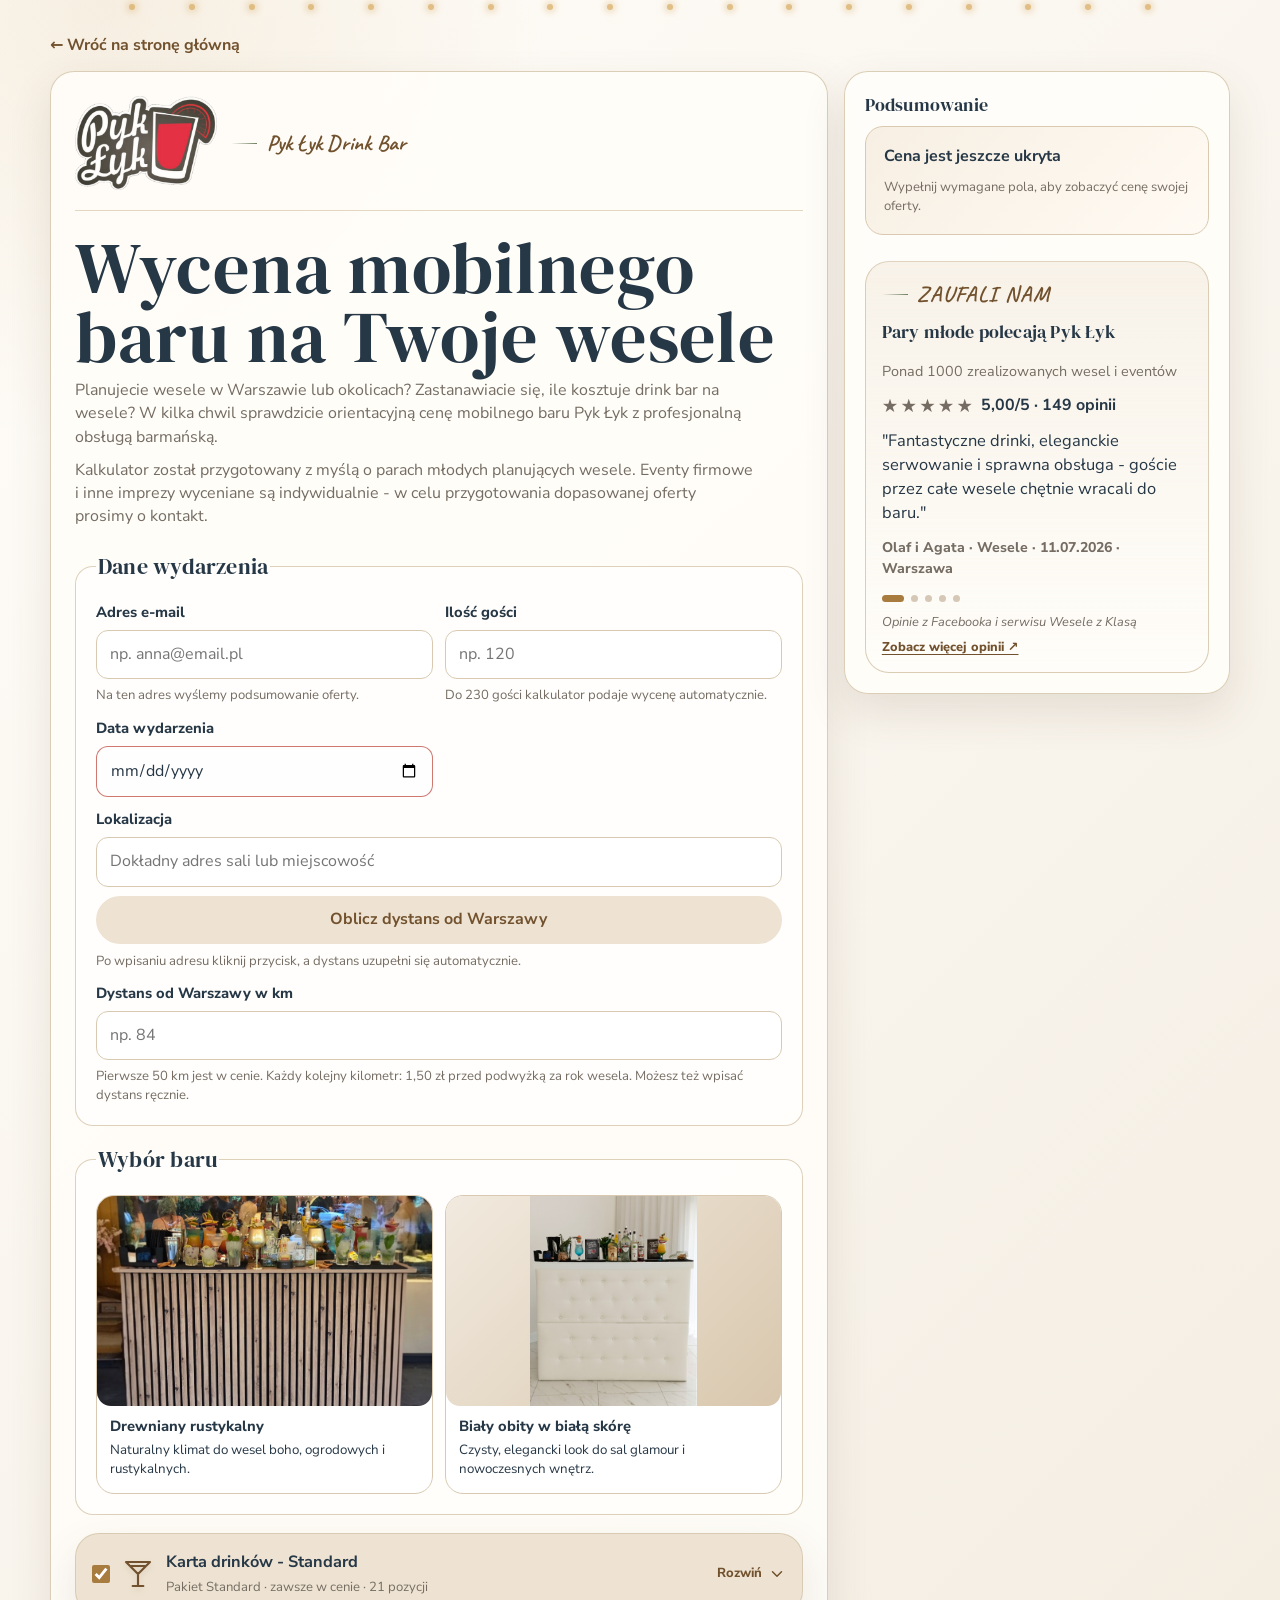
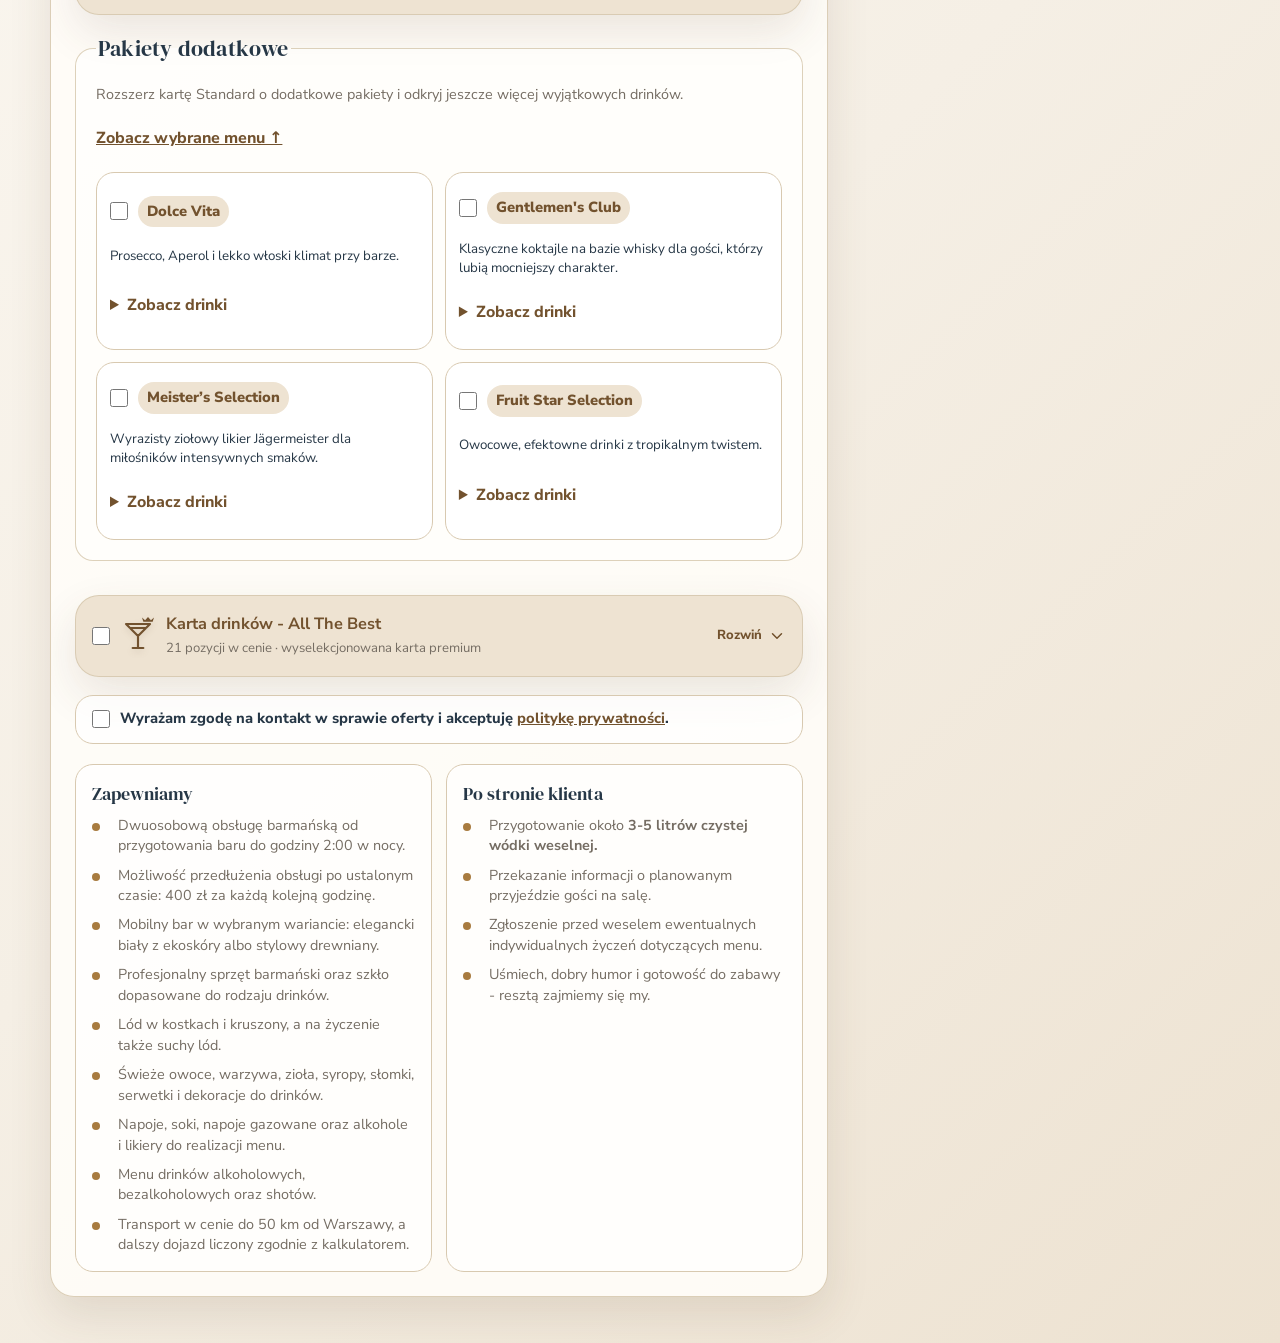
==== commit 7482505e: "Update white bar photo on homepage and calculator" ====
--- a/kalkulator/index.html
+++ b/kalkulator/index.html
@@ -1153,7 +1153,7 @@
 
               <label class="pyk-bar-card">
                 <input type="radio" name="bar" value="Biały obity w białą skórę" required>
-                <img class="pyk-bar-image" src="../assets/img/bar-bialy.jpg" alt="Biały bar obity białą skórą">
+                <img class="pyk-bar-image" style="object-fit: contain;" src="../assets/img/bar-bialy-2026.jpg" alt="Biały bar obity białą skórą">
                 <span class="pyk-bar-copy">
                   <span class="pyk-choice-title">Biały obity w białą skórę</span>
                   <small>Czysty, elegancki look do sal glamour i nowoczesnych wnętrz.</small>
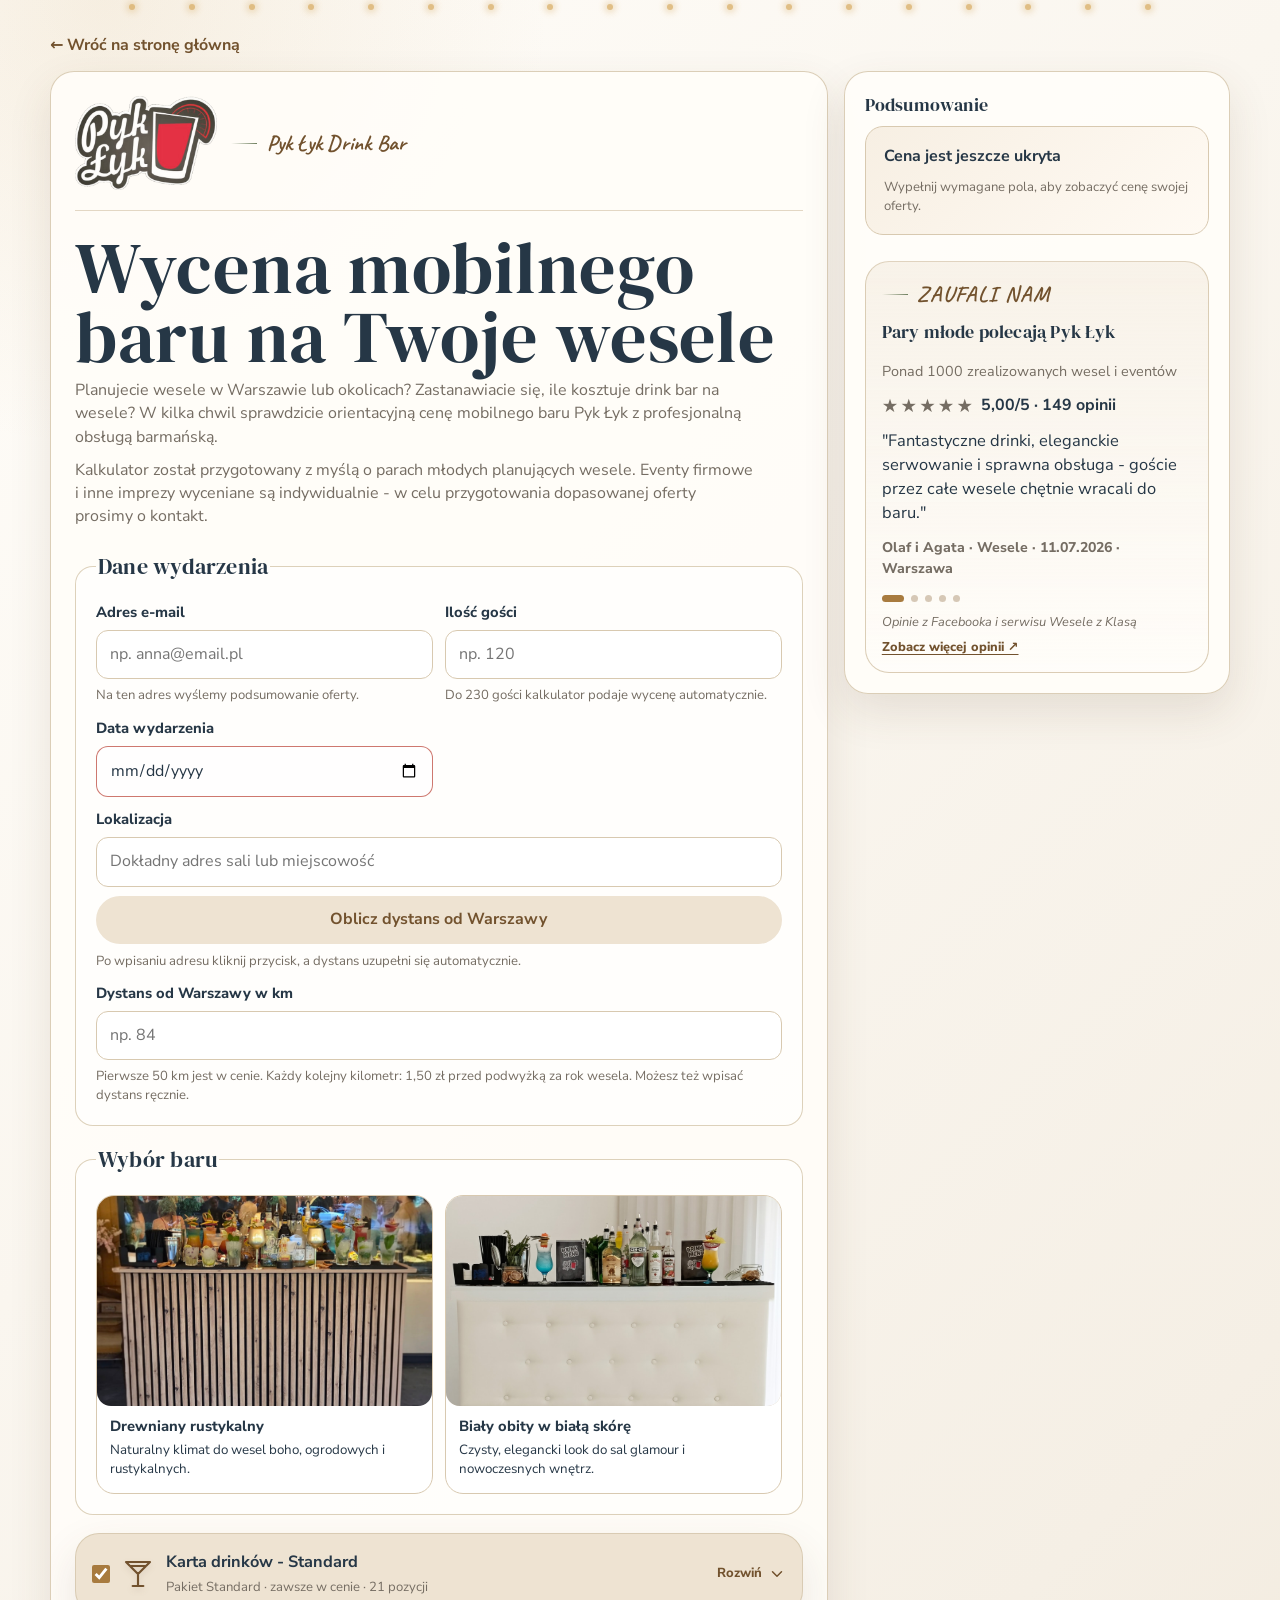
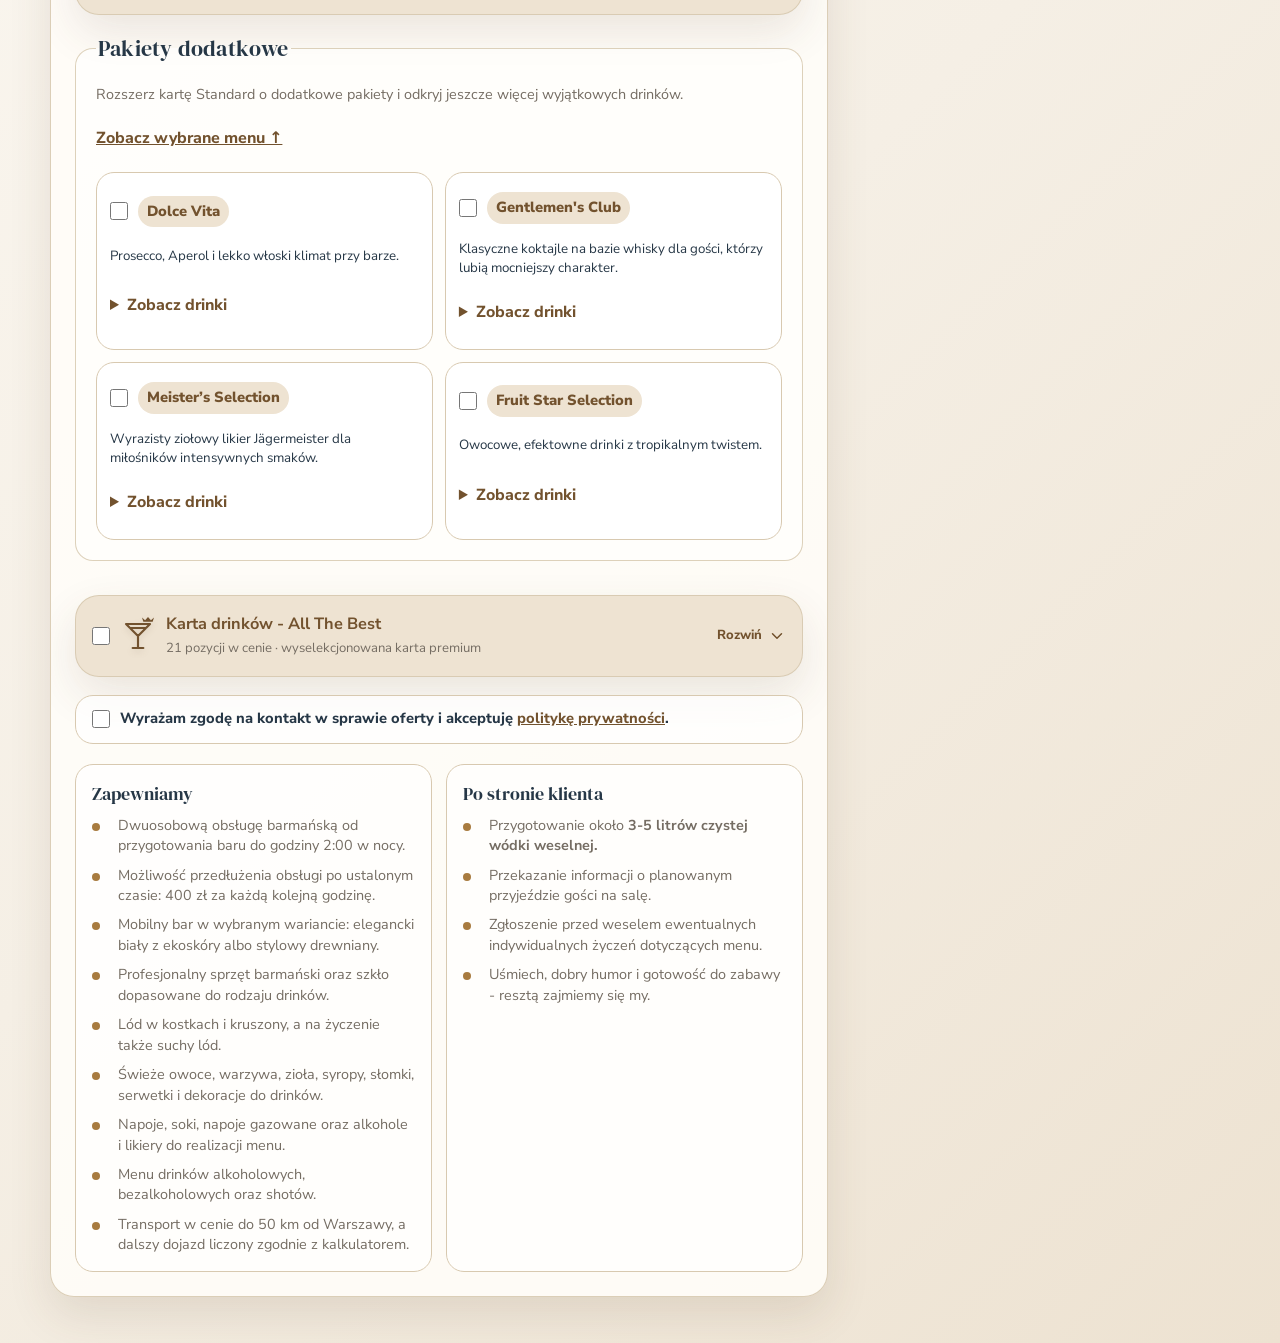
==== commit b62b4b97: "Fit white bar photo to landscape card without side gaps" ====
--- a/kalkulator/index.html
+++ b/kalkulator/index.html
@@ -1153,7 +1153,7 @@
 
               <label class="pyk-bar-card">
                 <input type="radio" name="bar" value="Biały obity w białą skórę" required>
-                <img class="pyk-bar-image" style="object-fit: contain;" src="../assets/img/bar-bialy-2026.jpg" alt="Biały bar obity białą skórą">
+                <img class="pyk-bar-image" style="object-fit: cover; object-position: center 20%;" src="../assets/img/bar-bialy-2026.jpg" alt="Biały bar obity białą skórą">
                 <span class="pyk-bar-copy">
                   <span class="pyk-choice-title">Biały obity w białą skórę</span>
                   <small>Czysty, elegancki look do sal glamour i nowoczesnych wnętrz.</small>
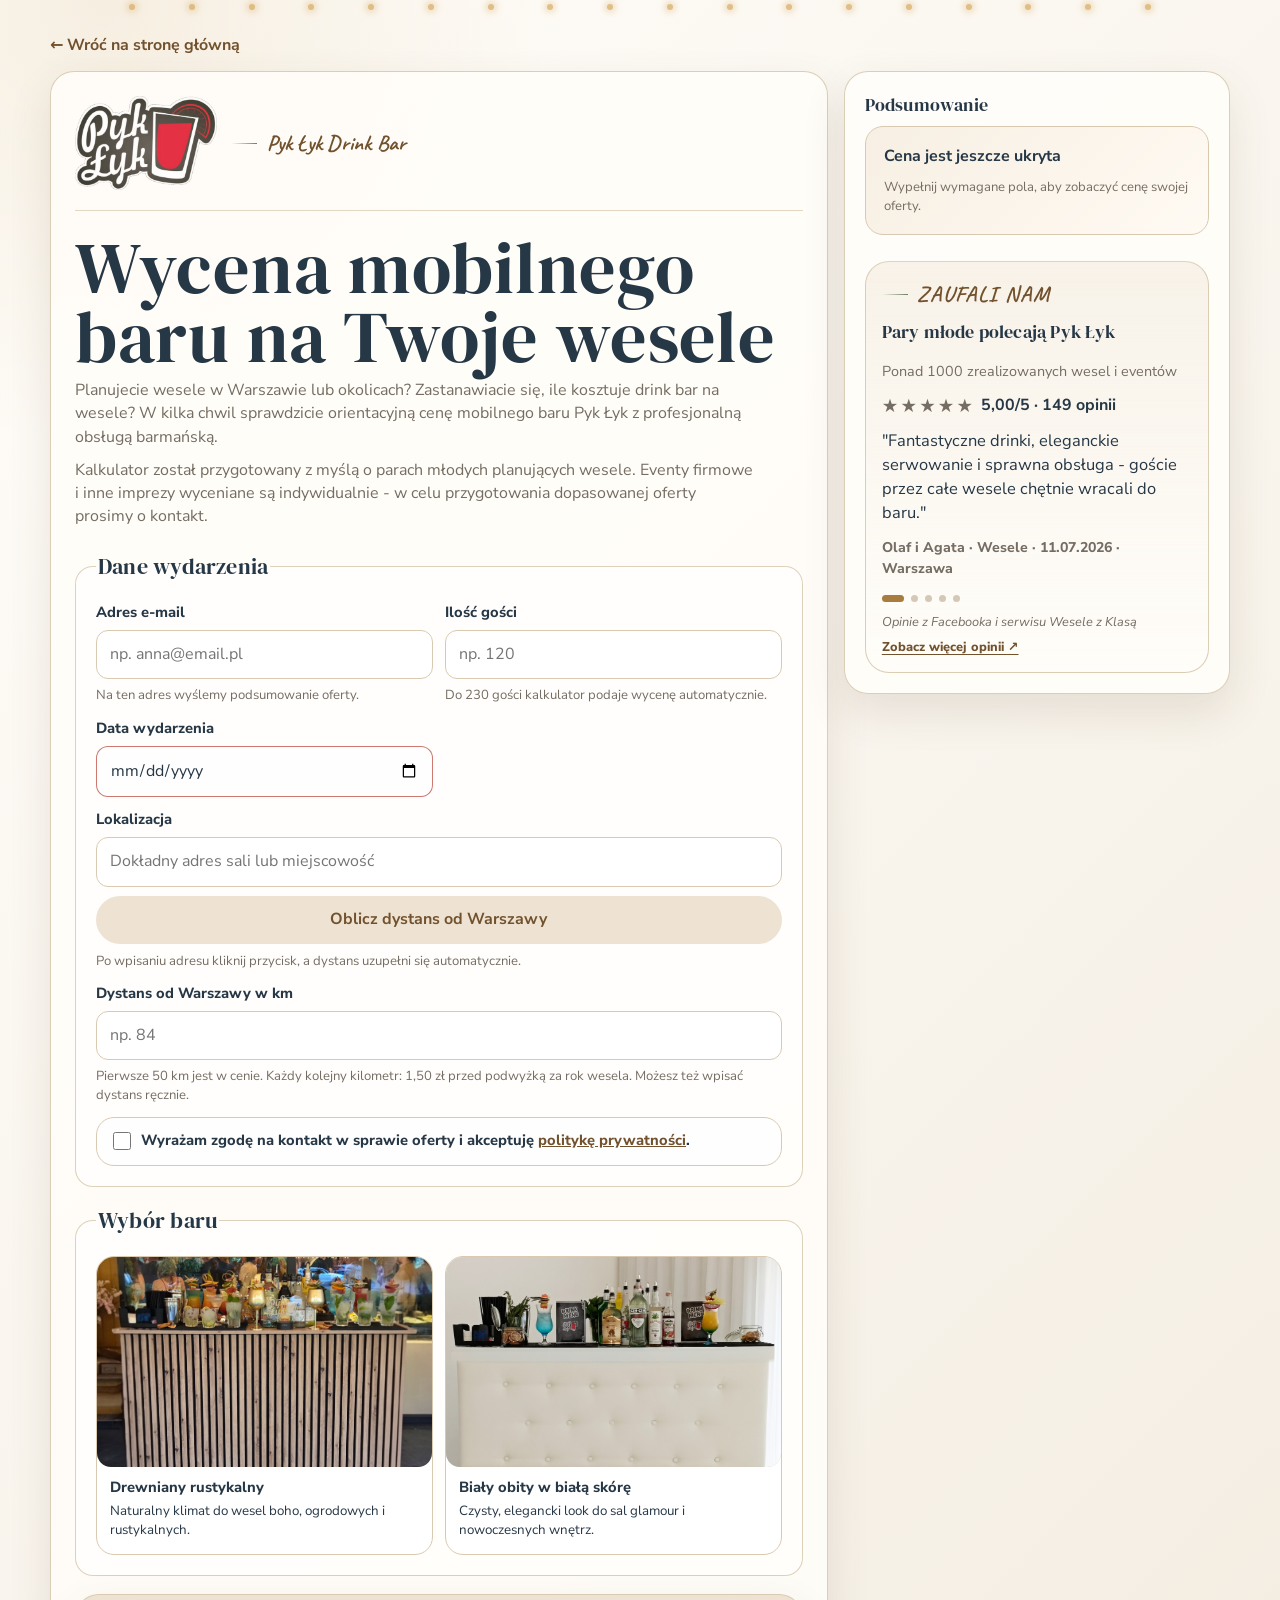
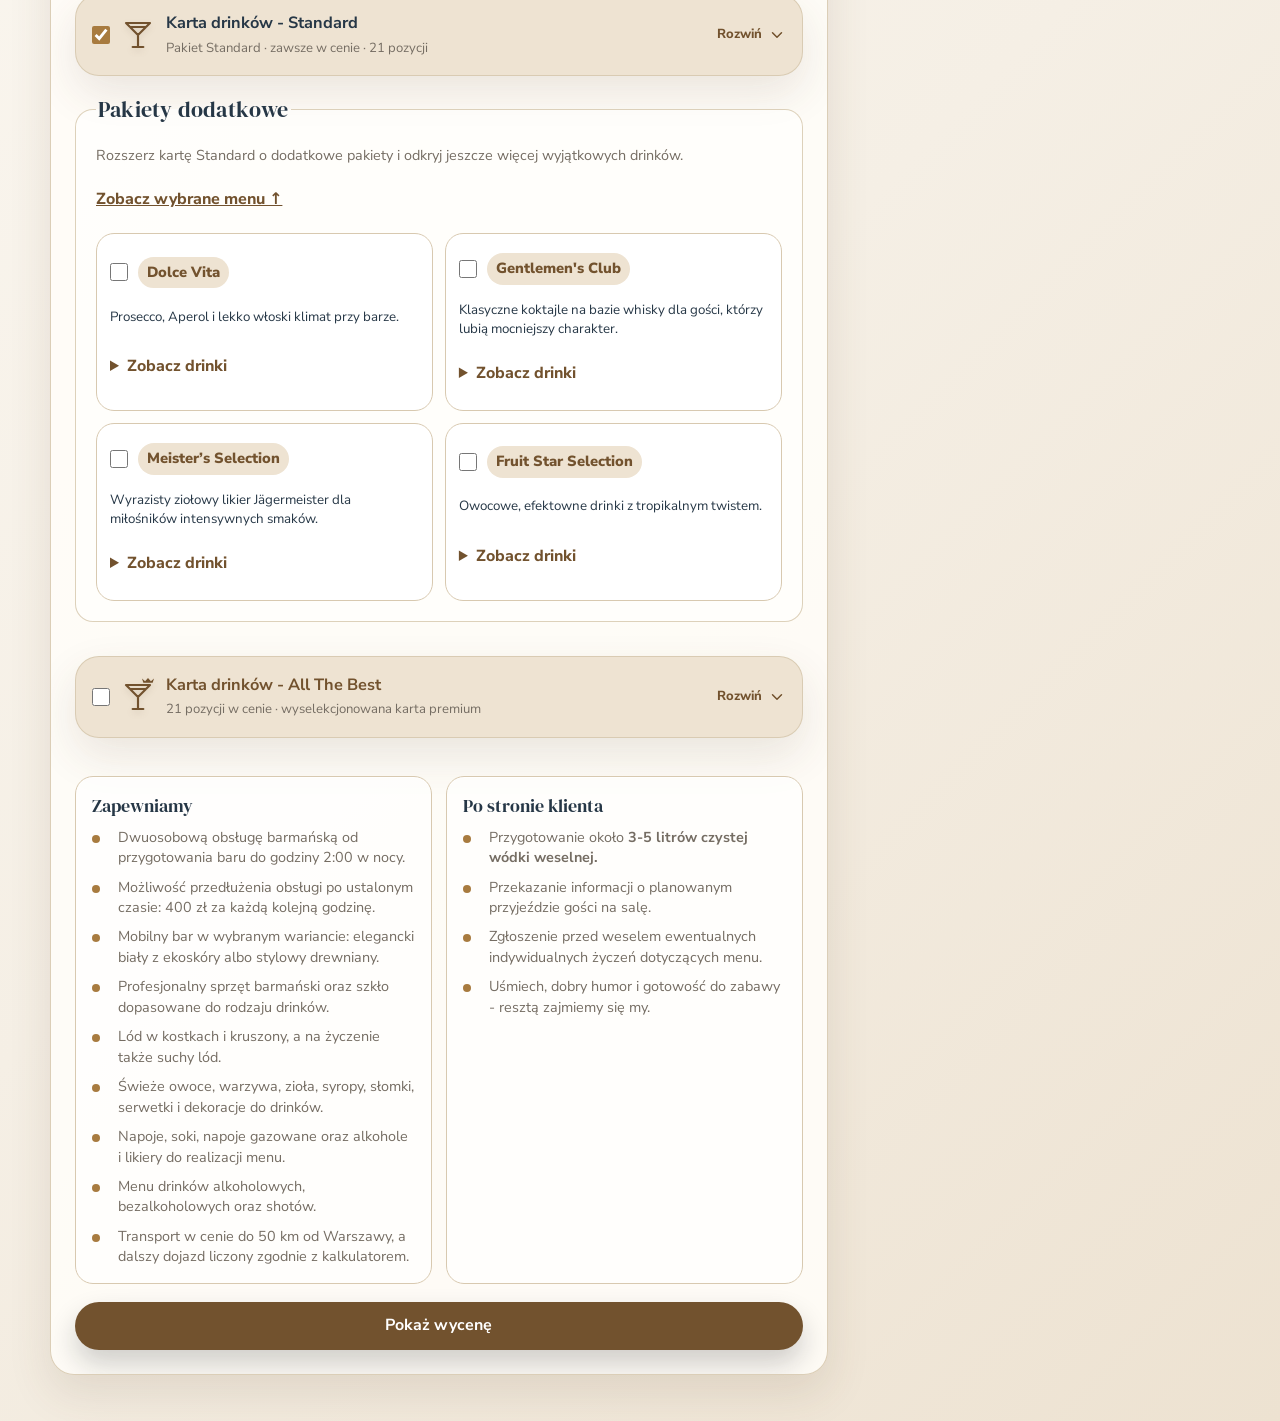
==== commit 21b24f8e: "Require explicit quote confirmation before capturing calculator leads" ====
--- a/kalkulator/index.html
+++ b/kalkulator/index.html
@@ -1137,6 +1137,10 @@
               <input class="pyk-input" id="distanceKm" name="distance" type="number" inputmode="decimal" min="0" step="1" placeholder="np. 84" required>
               <small>Pierwsze 50 km jest w cenie. Każdy kolejny kilometr: 1,50 zł przed podwyżką za rok wesela. Możesz też wpisać dystans ręcznie.</small>
             </div>
+          <label class="pyk-consent">
+            <input type="checkbox" id="privacyConsent" name="privacy" required>
+            <span>Wyrażam zgodę na kontakt w sprawie oferty i akceptuję <a href="/polityka-prywatnosci.html" target="_blank" rel="noopener">politykę prywatności</a>.</span>
+          </label>
           </fieldset>
 
           <fieldset class="pyk-fieldset">
@@ -1190,14 +1194,6 @@
           <section class="pyk-all-best-section" aria-label="Karta All The Best">
             <div id="allBestChoice"></div>
           </section>
-
-          <label class="pyk-consent">
-            <input type="checkbox" id="privacyConsent" name="privacy" required>
-            <span>Wyrażam zgodę na kontakt w sprawie oferty i akceptuję <a href="/polityka-prywatnosci.html" target="_blank" rel="noopener">politykę prywatności</a>.</span>
-          </label>
-
-          <div class="pyk-alert" id="formAlert" role="alert"></div>
-        </form>
 
         <div class="pyk-offer-bands" aria-label="Zakres oferty">
           <section class="pyk-band">
@@ -1224,6 +1220,9 @@
             </ul>
           </section>
         </div>
+          <button class="pyk-button pyk-button-primary" style="width:100%" type="submit" id="showQuoteBtn" aria-controls="quoteSummary">Pokaż wycenę</button>
+          <div class="pyk-alert" id="formAlert" role="alert"></div>
+        </form>
       </section>
 
       <aside class="pyk-summary" id="quoteSummary" aria-live="polite">
@@ -1449,7 +1448,8 @@
       const calculateDistanceBtn = document.querySelector("#calculateDistanceBtn");
       const distanceStatus = document.querySelector("#distanceStatus");
       let lastQuote = null;
-      let lastLeadEmail = "";
+      const showQuoteBtn = document.querySelector("#showQuoteBtn");
+      const quoteCaptures = new Map();
       let individualModalPreviousFocus = null;
       const leadUnconfirmedMessage = "Nie udało się potwierdzić zapisu zgłoszenia. Skontaktuj się z nami telefonicznie: 513 595 540.";
       let activeTestimonial = 0;
@@ -1594,6 +1594,7 @@
       }
 
       function bindEvents() {
+        form.addEventListener("submit", handleShowQuote);
         form.addEventListener("input", handleInput);
         form.addEventListener("change", handleInput);
         likeOfferBtn.addEventListener("click", handleLikeOffer);
@@ -1769,7 +1770,29 @@
         };
       }
 
-      function updateQuote() {
+      async function handleShowQuote(event) {
+        event.preventDefault();
+        if (showQuoteBtn.disabled) return;
+        const quote = updateQuote(true);
+        if (!quote) {
+          const missingFields = getMissingContactFields(getFormData());
+          if (missingFields.length) focusMissingContactField(missingFields[0]);
+          setAlert(lockedState.textContent.trim(), true);
+          return;
+        }
+        quoteSummary.scrollIntoView({ behavior: "smooth", block: "start" });
+        showQuoteBtn.disabled = true;
+        showQuoteBtn.textContent = "Zapisywanie...";
+        try {
+          const saved = await captureLeadOnce(quote, "quote_unlocked");
+          if (!saved) setAlert(leadUnconfirmedMessage, true);
+        } finally {
+          showQuoteBtn.disabled = false;
+          showQuoteBtn.textContent = "Pokaż wycenę";
+        }
+      }
+
+      function updateQuote(reveal = false) {
         const data = getFormData();
         standardCardToggle.checked = !data.packages.includes("allbest");
         const allBestCardToggle = document.querySelector("#allBestCardToggle");
@@ -1790,9 +1813,14 @@
           return;
         }
 
+        if (!reveal) {
+          lastQuote = null;
+          showLocked('Kliknij „Pokaż wycenę” pod sekcją „Zapewniamy”, aby zobaczyć cenę.');
+          return;
+        }
         lastQuote = quote;
         showReady(quote);
-        captureLeadOnce(quote, "quote_unlocked");
+        return quote;
       }
 
       function validate(data) {
@@ -1817,7 +1845,7 @@
           return { ok: false, message: "Wycena niedostępna na ten rok - skontaktuj się z nami.", critical: true, contactCta: true, missingFields: getMissingContactFields(data) };
         }
         if (!data.location) return { ok: false, message: "Wpisz lokalizację wydarzenia." };
-        if (!Number.isFinite(data.distance) || data.distance < 0) {
+        if (!form.distance.value.trim() || !Number.isFinite(data.distance) || data.distance < 0) {
           return { ok: false, message: "Podaj dystans od Warszawy w kilometrach." };
         }
         if (!data.bar) return { ok: false, message: "Wybierz bar, którym jesteś zainteresowany/a." };
@@ -2095,10 +2123,23 @@
       }
 
       async function captureLeadOnce(quote, eventName) {
-        if (!CONFIG.leadEndpointUrl || quote.email === lastLeadEmail) return;
-        lastLeadEmail = quote.email;
-        const saved = await postLead({ event: eventName, quote });
-        if (!saved && lastLeadEmail === quote.email) lastLeadEmail = "";
+        if (!CONFIG.leadEndpointUrl) return false;
+        // One lead per contact and event in this calculator session, including retries.
+        const key = JSON.stringify([quote.email, quote.date, eventName]);
+        let capture = quoteCaptures.get(key);
+        if (!capture) {
+          capture = { leadId: buildLeadId(quote, eventName), saved: false, pending: null };
+          quoteCaptures.set(key, capture);
+        }
+        if (capture.saved) return true;
+        if (capture.pending) return capture.pending;
+        capture.pending = postLead({ event: eventName, quote, leadId: capture.leadId });
+        try {
+          capture.saved = await capture.pending;
+          return capture.saved;
+        } finally {
+          capture.pending = null;
+        }
       }
 
       async function postLead(payload) {
@@ -2106,7 +2147,7 @@
         try {
           const lead = {
             createdAt: new Date().toISOString(),
-            leadId: buildLeadId(payload.quote, payload.event),
+            leadId: payload.leadId || buildLeadId(payload.quote, payload.event),
             email: payload.quote.email,
             guests: payload.quote.guests,
             date: payload.quote.date,
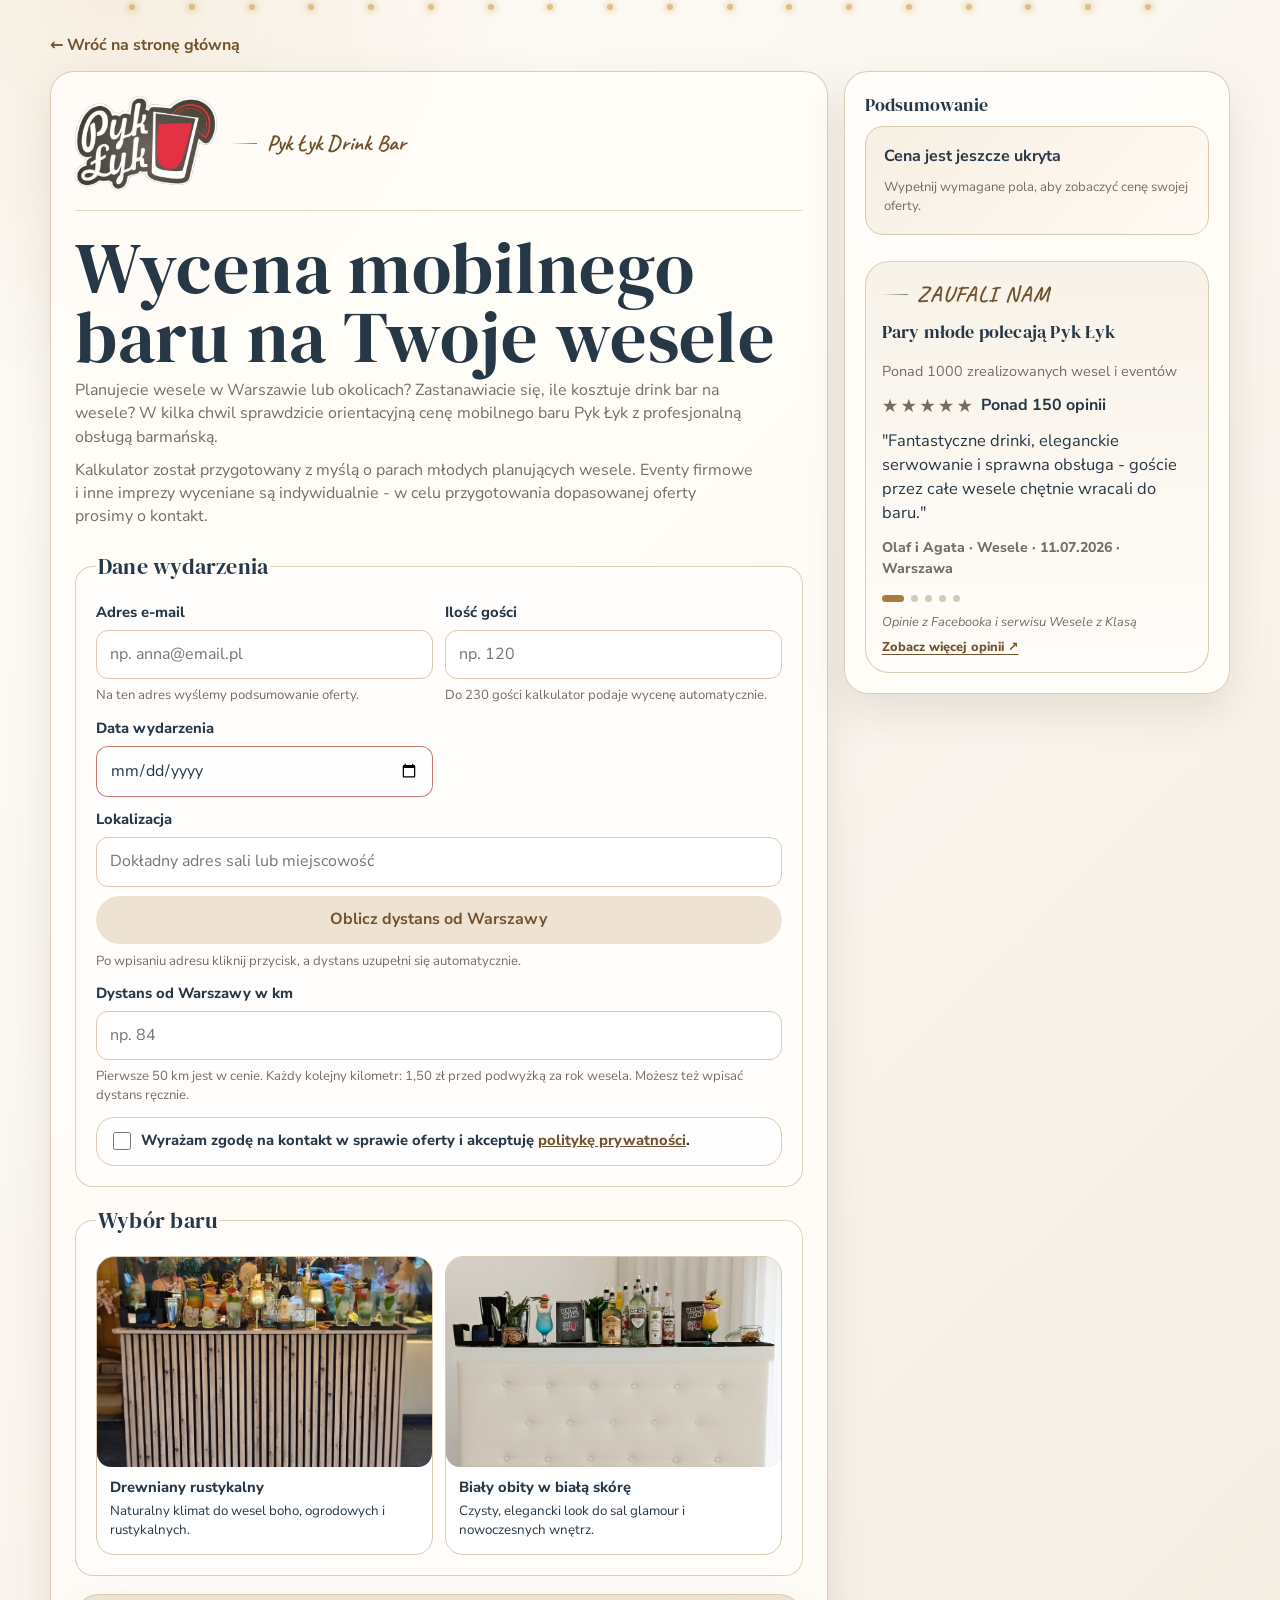
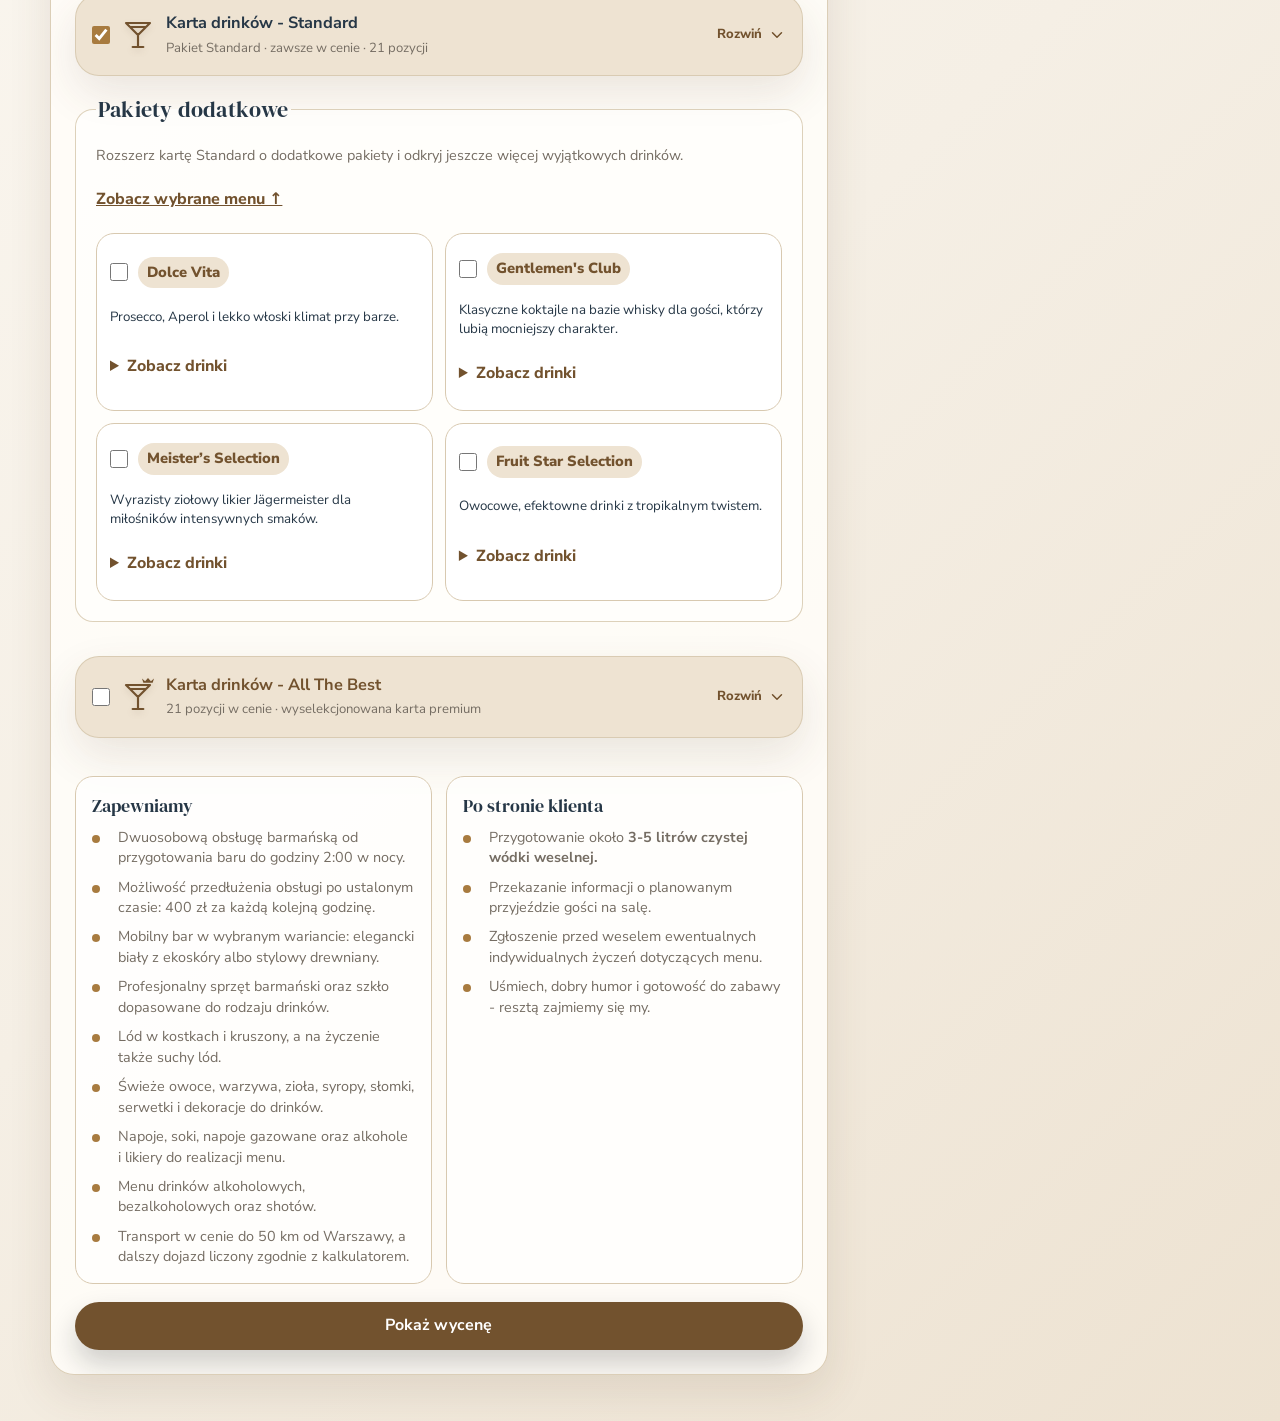
==== commit 78d69379: "Podaj ponad 150 opinii łącznie z Facebooka i Wesele z Klasą" ====
--- a/kalkulator/index.html
+++ b/kalkulator/index.html
@@ -1270,8 +1270,8 @@
           <div class="pyk-proof-stats">
             <span class="pyk-proof-stat">Ponad 1000 zrealizowanych wesel i eventów</span>
           </div>
-          <div class="pyk-proof-rating" aria-label="Ocena 5,00 na 5 i 149 opinii klientów">
-            <strong class="pyk-proof-rating-line"><span class="pyk-proof-stars" aria-hidden="true">★★★★★</span> 5,00/5 · 149 opinii</strong>
+          <div class="pyk-proof-rating" aria-label="Ponad 150 opinii klientów łącznie na Facebooku i w serwisie Wesele z Klasą">
+            <strong class="pyk-proof-rating-line"><span class="pyk-proof-stars" aria-hidden="true">★★★★★</span> Ponad 150 opinii</strong>
           </div>
           <div class="pyk-testimonial" id="testimonialBox" aria-live="polite">
             <blockquote id="testimonialQuote">„Fantastyczne drinki, eleganckie serwowanie i sprawna obsługa - goście przez całe wesele chętnie wracali do baru.”</blockquote>
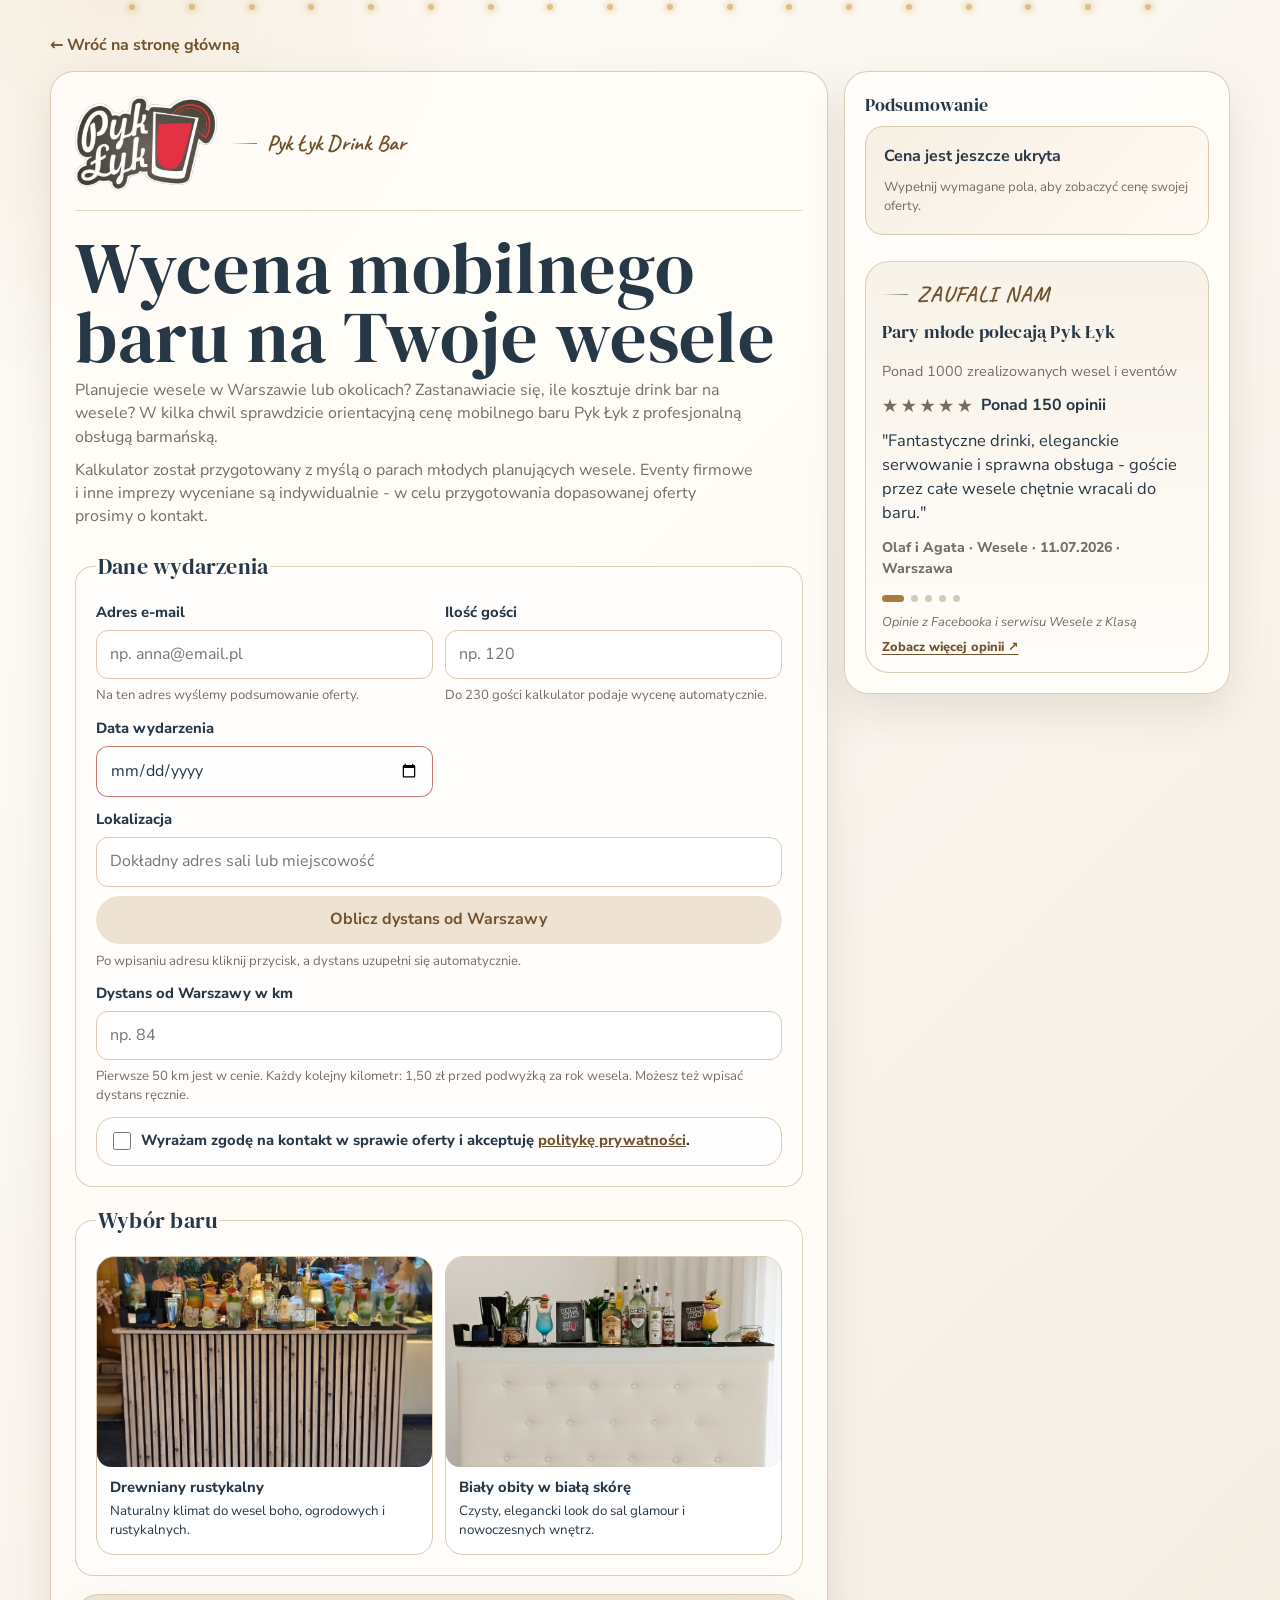
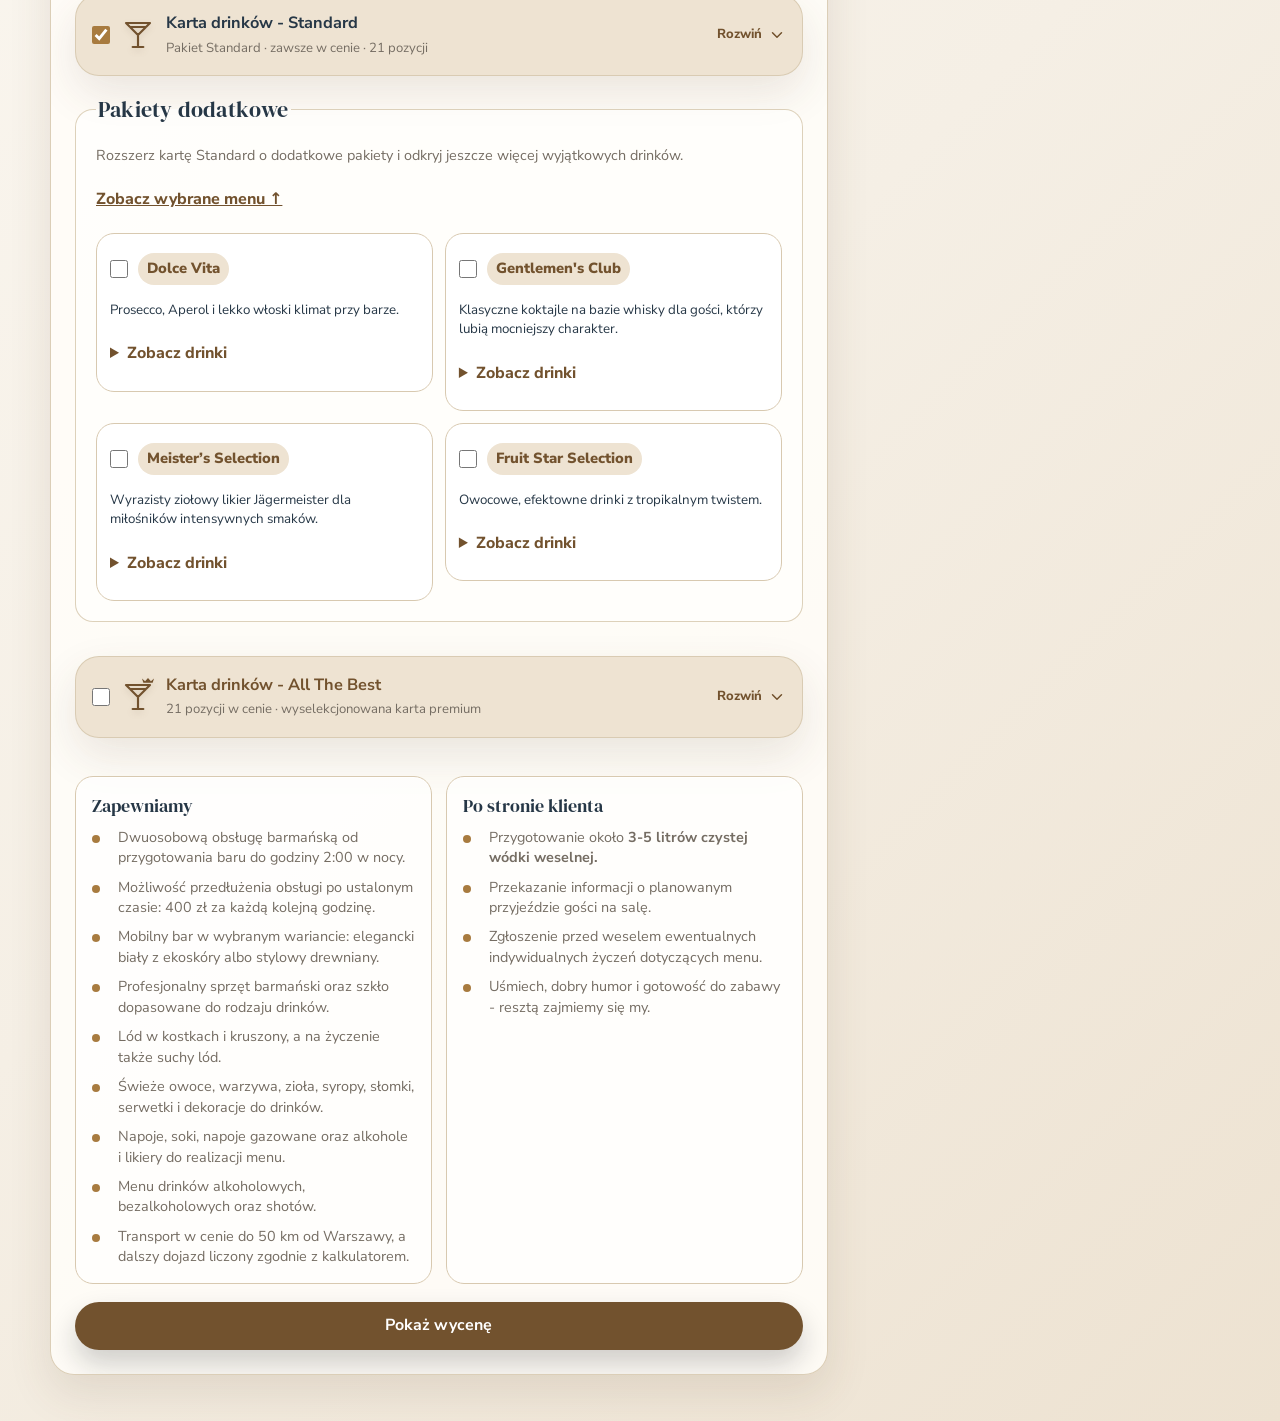
==== commit 8731ea4d: "Zapobiegaj rozciąganiu sąsiednich pakietów po rozwinięciu drinków" ====
--- a/kalkulator/index.html
+++ b/kalkulator/index.html
@@ -288,7 +288,9 @@
       gap: 4px;
     }
 
-    .pyk-package-card { padding: 13px; }
+    /* Rozwinięcie menu zmienia wysokość wyłącznie wybranej karty pakietu. */
+    .pyk-package-grid { align-items: start; }
+    .pyk-package-card { padding: 13px; align-content: start; }
 
     .pyk-package-copy { padding: 0; }
     .pyk-package-hint { margin: 0; color: var(--pyk-muted); font-size: .9rem; }
